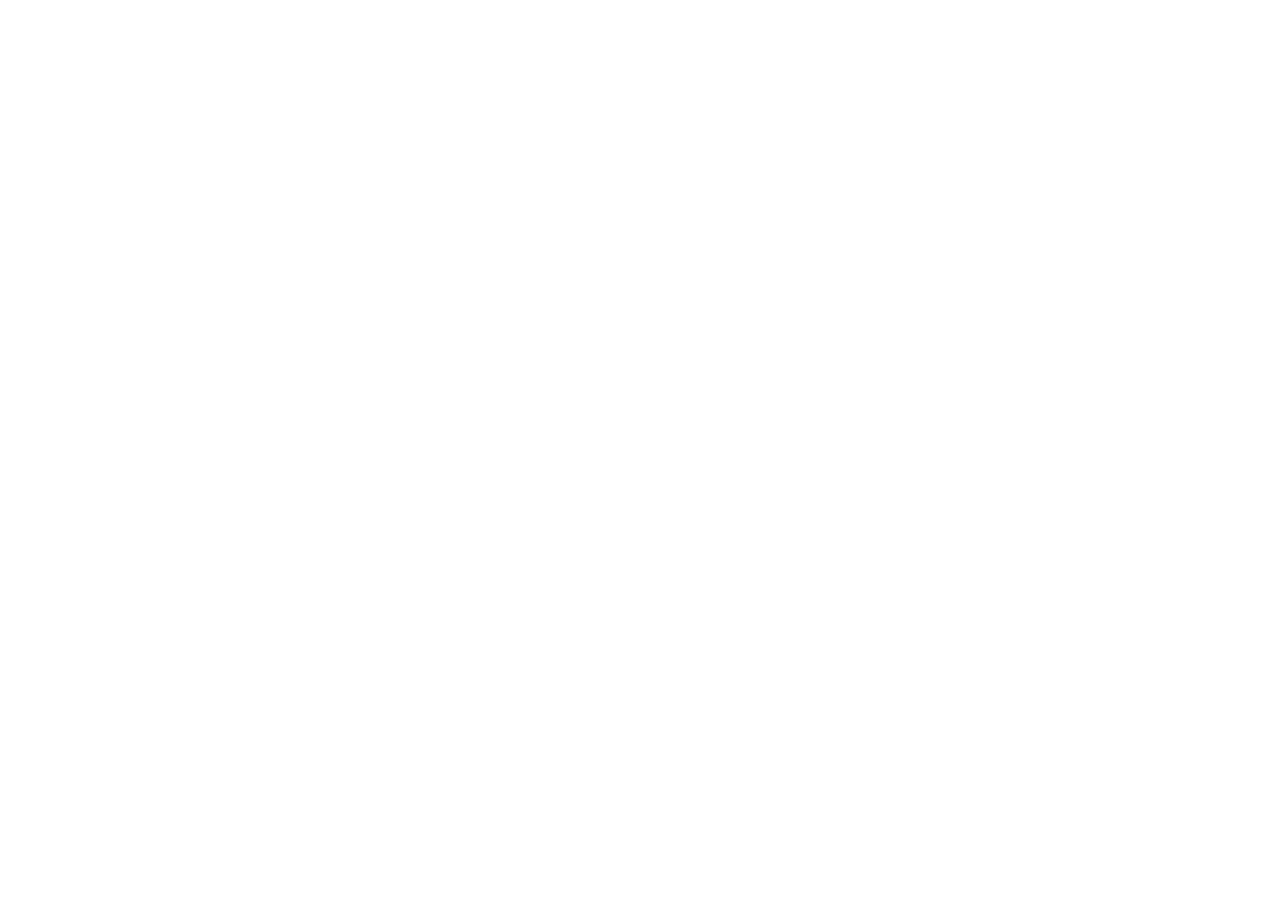
==== index.html @ a0857afe "大事件项目初始化" ====
<!DOCTYPE html>
<html lang="en">

<head>
    <meta charset="UTF-8">
    <meta name="viewport" content="width=device-width, initial-scale=1.0">
    <title>Document</title>
</head>

<body>

</body>

</html>
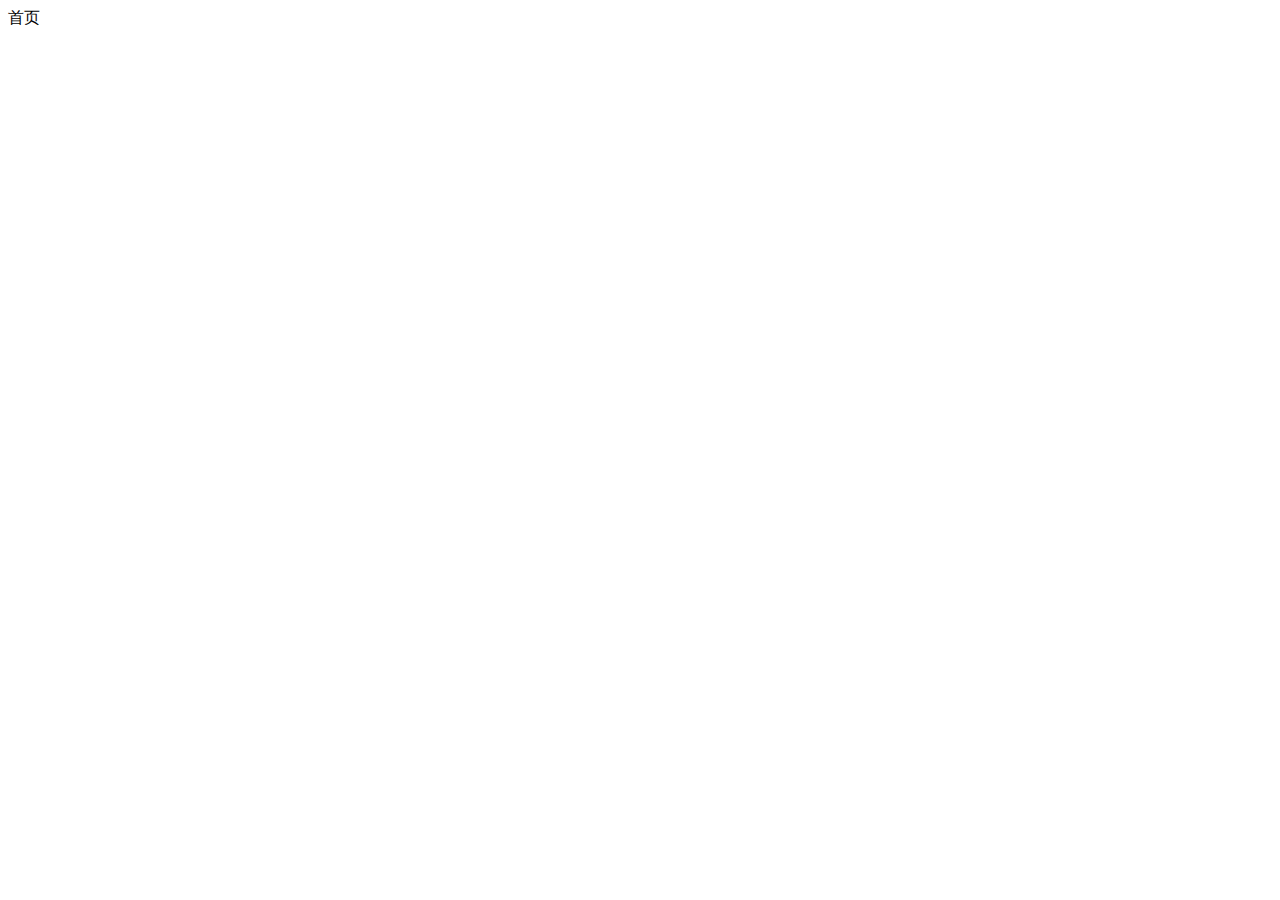
==== commit 81fcff34: "完成登录注册" ====
--- a/index.html
+++ b/index.html
@@ -8,7 +8,7 @@
 </head>
 
 <body>
-
+    首页
 </body>
 
 </html>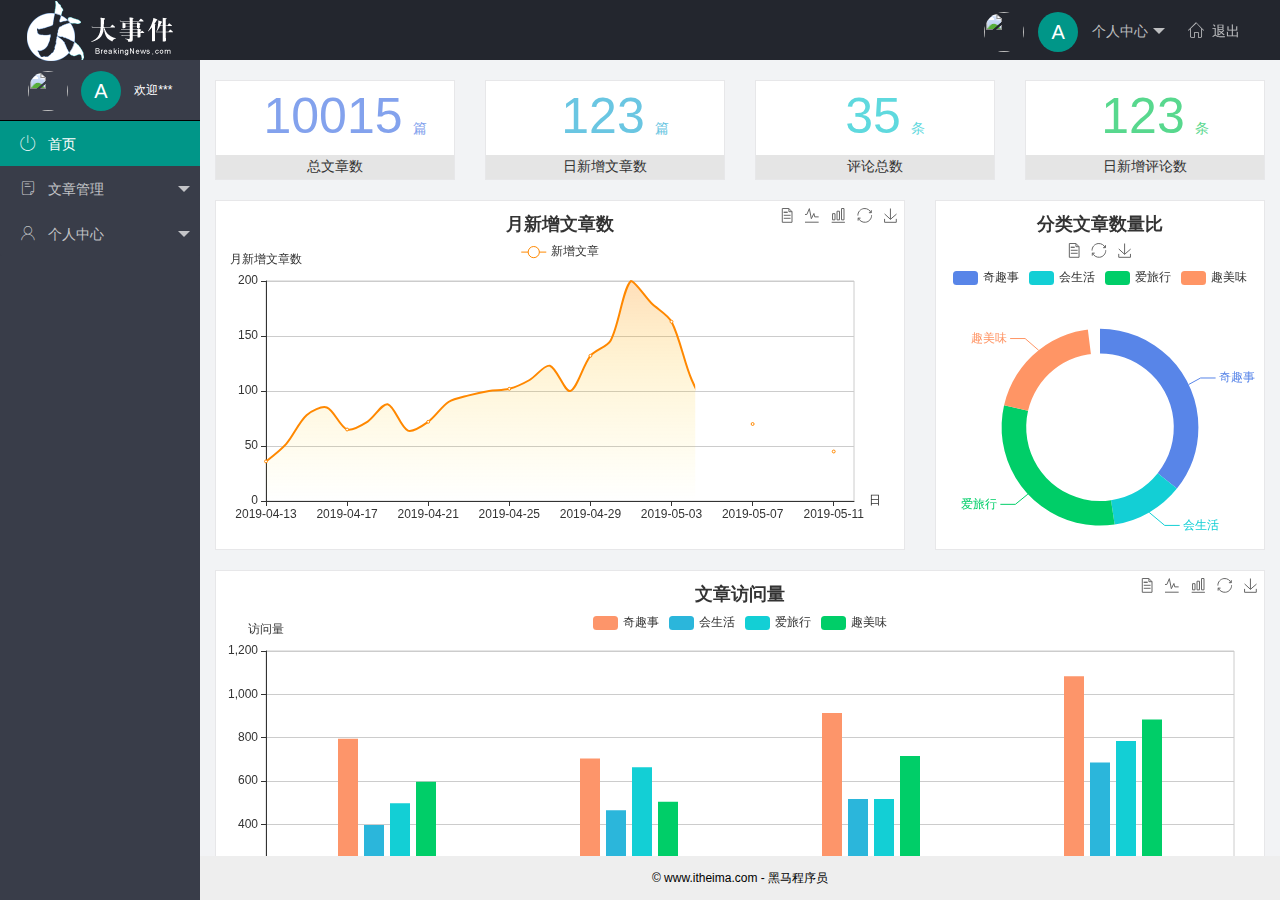
==== commit ca7f3132: "完成主页的制作" ====
--- a/index.html
+++ b/index.html
@@ -4,11 +4,88 @@
 <head>
     <meta charset="UTF-8">
     <meta name="viewport" content="width=device-width, initial-scale=1.0">
-    <title>Document</title>
+    <title>大事件后台主页</title>
+    <link rel="stylesheet" href="/assets/lib/layui/css/layui.css">
+    <link rel="stylesheet" href="/assets/fonts/iconfont.css">
+    <link rel="stylesheet" href="/assets/css/index.css">
 </head>
 
-<body>
-    首页
+
+<body class="layui-layout-body">
+    <div class="layui-layout layui-layout-admin">
+        <div class="layui-header">
+            <div class="layui-logo"><img src="/assets/images/logo.png" alt=""></div>
+            <!-- 头部区域（可配合layui已有的水平导航） -->
+
+            <ul class="layui-nav layui-layout-right">
+                <li class="layui-nav-item">
+                    <a href="javascript:;">
+                        <img src="/favicon.ico" class="layui-nav-img">
+                        <span class="user-avatar">A</span>
+                        个人中心
+                    </a>
+                    <dl class="layui-nav-child">
+                        <dd><a href="">基本资料</a></dd>
+                        <dd><a href="">更换头像</a></dd>
+                        <dd><a href="">重置密码</a></dd>
+                    </dl>
+                </li>
+                <li class="layui-nav-item"><a href="javascript:;" id="btnLogout"><span
+                            class="iconfont icon-home"></span>退出</a></li>
+            </ul>
+        </div>
+
+        <div class="layui-side layui-bg-black">
+            <div class="layui-side-scroll">
+                <!-- 左侧头像 -->
+                <div class="userinfo">
+                    <img src="/favicon.ico" class="layui-nav-img">
+                    <span class="user-avatar">A</span>
+                    <span id="welcome">欢迎***</span>
+                </div>
+                <!-- 左侧导航区域（可配合layui已有的垂直导航） -->
+                <ul class="layui-nav layui-nav-tree" lay-shrink="all" lay-filter="test">
+                    <li class="layui-nav-item layui-this"><a href="/home/dashboard.html" target="fm">
+                            <span class="iconfont icon-tuichu"></span>
+                            首页
+                        </a></li>
+                    <li class="layui-nav-item">
+                        <a class="" href="javascript:;">
+                            <span class="iconfont icon-16"></span>
+                            文章管理</a>
+                        <dl class="layui-nav-child">
+                            <dd><a href="javascript:;"><i class="layui-icon layui-icon-app"></i> 文章类别</a></dd>
+                            <dd><a href="javascript:;"><i class="layui-icon layui-icon-app"></i> 文章列表</a></dd>
+                            <dd><a href="javascript:;"><i class="layui-icon layui-icon-app"></i> 发表文章</a></dd>
+                        </dl>
+                    </li>
+                    <li class="layui-nav-item">
+                        <a href="javascript:;">
+                            <span class="iconfont icon-user"></span>
+                            个人中心</a>
+                        <dl class="layui-nav-child">
+                            <dd><a href="javascript:;"><i class="layui-icon layui-icon-app"></i> 基本资料</a></dd>
+                            <dd><a href="javascript:;"><i class="layui-icon layui-icon-app"></i> 更换头像</a></dd>
+                            <dd><a href="javascript:;"><i class="layui-icon layui-icon-app"></i> 重置密码</a></dd>
+                        </dl>
+                    </li>
+                </ul>
+            </div>
+        </div>
+
+        <div class="layui-body">
+            <!-- 内容主体区域 -->
+            <iframe name="fm" src="/home/dashboard.html" frameborder="0"></iframe>
+        </div>
+
+        <div class="layui-footer">
+            <!-- 底部固定区域 -->
+            © www.itheima.com - 黑马程序员 </div>
+    </div>
+    <script src="/assets/lib/layui/layui.all.js"></script>
+    <script src="/assets/lib/jquery.js"></script>
+    <script src="/assets/js/baseAPI.js"></script>
+    <script src="/assets/js/index.js"></script>
 </body>
 
 </html>--- a/assets/lib/layui/css/layui.css
+++ b/assets/lib/layui/css/layui.css
@@ -0,0 +1,2 @@
+/** layui-v2.5.5 MIT License By https://www.layui.com */
+ .layui-inline,img{display:inline-block;vertical-align:middle}h1,h2,h3,h4,h5,h6{font-weight:400}.layui-edge,.layui-header,.layui-inline,.layui-main{position:relative}.layui-body,.layui-edge,.layui-elip{overflow:hidden}.layui-btn,.layui-edge,.layui-inline,img{vertical-align:middle}.layui-btn,.layui-disabled,.layui-icon,.layui-unselect{-moz-user-select:none;-webkit-user-select:none;-ms-user-select:none}.layui-elip,.layui-form-checkbox span,.layui-form-pane .layui-form-label{text-overflow:ellipsis;white-space:nowrap}.layui-breadcrumb,.layui-tree-btnGroup{visibility:hidden}blockquote,body,button,dd,div,dl,dt,form,h1,h2,h3,h4,h5,h6,input,li,ol,p,pre,td,textarea,th,ul{margin:0;padding:0;-webkit-tap-highlight-color:rgba(0,0,0,0)}a:active,a:hover{outline:0}img{border:none}li{list-style:none}table{border-collapse:collapse;border-spacing:0}h4,h5,h6{font-size:100%}button,input,optgroup,option,select,textarea{font-family:inherit;font-size:inherit;font-style:inherit;font-weight:inherit;outline:0}pre{white-space:pre-wrap;white-space:-moz-pre-wrap;white-space:-pre-wrap;white-space:-o-pre-wrap;word-wrap:break-word}body{line-height:24px;font:14px Helvetica Neue,Helvetica,PingFang SC,Tahoma,Arial,sans-serif}hr{height:1px;margin:10px 0;border:0;clear:both}a{color:#333;text-decoration:none}a:hover{color:#777}a cite{font-style:normal;*cursor:pointer}.layui-border-box,.layui-border-box *{box-sizing:border-box}.layui-box,.layui-box *{box-sizing:content-box}.layui-clear{clear:both;*zoom:1}.layui-clear:after{content:'\20';clear:both;*zoom:1;display:block;height:0}.layui-inline{*display:inline;*zoom:1}.layui-edge{display:inline-block;width:0;height:0;border-width:6px;border-style:dashed;border-color:transparent}.layui-edge-top{top:-4px;border-bottom-color:#999;border-bottom-style:solid}.layui-edge-right{border-left-color:#999;border-left-style:solid}.layui-edge-bottom{top:2px;border-top-color:#999;border-top-style:solid}.layui-edge-left{border-right-color:#999;border-right-style:solid}.layui-disabled,.layui-disabled:hover{color:#d2d2d2!important;cursor:not-allowed!important}.layui-circle{border-radius:100%}.layui-show{display:block!important}.layui-hide{display:none!important}@font-face{font-family:layui-icon;src:url(../font/iconfont.eot?v=250);src:url(../font/iconfont.eot?v=250#iefix) format('embedded-opentype'),url(../font/iconfont.woff2?v=250) format('woff2'),url(../font/iconfont.woff?v=250) format('woff'),url(../font/iconfont.ttf?v=250) format('truetype'),url(../font/iconfont.svg?v=250#layui-icon) format('svg')}.layui-icon{font-family:layui-icon!important;font-size:16px;font-style:normal;-webkit-font-smoothing:antialiased;-moz-osx-font-smoothing:grayscale}.layui-icon-reply-fill:before{content:"\e611"}.layui-icon-set-fill:before{content:"\e614"}.layui-icon-menu-fill:before{content:"\e60f"}.layui-icon-search:before{content:"\e615"}.layui-icon-share:before{content:"\e641"}.layui-icon-set-sm:before{content:"\e620"}.layui-icon-engine:before{content:"\e628"}.layui-icon-close:before{content:"\1006"}.layui-icon-close-fill:before{content:"\1007"}.layui-icon-chart-screen:before{content:"\e629"}.layui-icon-star:before{content:"\e600"}.layui-icon-circle-dot:before{content:"\e617"}.layui-icon-chat:before{content:"\e606"}.layui-icon-release:before{content:"\e609"}.layui-icon-list:before{content:"\e60a"}.layui-icon-chart:before{content:"\e62c"}.layui-icon-ok-circle:before{content:"\1005"}.layui-icon-layim-theme:before{content:"\e61b"}.layui-icon-table:before{content:"\e62d"}.layui-icon-right:before{content:"\e602"}.layui-icon-left:before{content:"\e603"}.layui-icon-cart-simple:before{content:"\e698"}.layui-icon-face-cry:before{content:"\e69c"}.layui-icon-face-smile:before{content:"\e6af"}.layui-icon-survey:before{content:"\e6b2"}.layui-icon-tree:before{content:"\e62e"}.layui-icon-upload-circle:before{content:"\e62f"}.layui-icon-add-circle:before{content:"\e61f"}.layui-icon-download-circle:before{content:"\e601"}.layui-icon-templeate-1:before{content:"\e630"}.layui-icon-util:before{content:"\e631"}.layui-icon-face-surprised:before{content:"\e664"}.layui-icon-edit:before{content:"\e642"}.layui-icon-speaker:before{content:"\e645"}.layui-icon-down:before{content:"\e61a"}.layui-icon-file:before{content:"\e621"}.layui-icon-layouts:before{content:"\e632"}.layui-icon-rate-half:before{content:"\e6c9"}.layui-icon-add-circle-fine:before{content:"\e608"}.layui-icon-prev-circle:before{content:"\e633"}.layui-icon-read:before{content:"\e705"}.layui-icon-404:before{content:"\e61c"}.layui-icon-carousel:before{content:"\e634"}.layui-icon-help:before{content:"\e607"}.layui-icon-code-circle:before{content:"\e635"}.layui-icon-water:before{content:"\e636"}.layui-icon-username:before{content:"\e66f"}.layui-icon-find-fill:before{content:"\e670"}.layui-icon-about:before{content:"\e60b"}.layui-icon-location:before{content:"\e715"}.layui-icon-up:before{content:"\e619"}.layui-icon-pause:before{content:"\e651"}.layui-icon-date:before{content:"\e637"}.layui-icon-layim-uploadfile:before{content:"\e61d"}.layui-icon-delete:before{content:"\e640"}.layui-icon-play:before{content:"\e652"}.layui-icon-top:before{content:"\e604"}.layui-icon-friends:before{content:"\e612"}.layui-icon-refresh-3:before{content:"\e9aa"}.layui-icon-ok:before{content:"\e605"}.layui-icon-layer:before{content:"\e638"}.layui-icon-face-smile-fine:before{content:"\e60c"}.layui-icon-dollar:before{content:"\e659"}.layui-icon-group:before{content:"\e613"}.layui-icon-layim-download:before{content:"\e61e"}.layui-icon-picture-fine:before{content:"\e60d"}.layui-icon-link:before{content:"\e64c"}.layui-icon-diamond:before{content:"\e735"}.layui-icon-log:before{content:"\e60e"}.layui-icon-rate-solid:before{content:"\e67a"}.layui-icon-fonts-del:before{content:"\e64f"}.layui-icon-unlink:before{content:"\e64d"}.layui-icon-fonts-clear:before{content:"\e639"}.layui-icon-triangle-r:before{content:"\e623"}.layui-icon-circle:before{content:"\e63f"}.layui-icon-radio:before{content:"\e643"}.layui-icon-align-center:before{content:"\e647"}.layui-icon-align-right:before{content:"\e648"}.layui-icon-align-left:before{content:"\e649"}.layui-icon-loading-1:before{content:"\e63e"}.layui-icon-return:before{content:"\e65c"}.layui-icon-fonts-strong:before{content:"\e62b"}.layui-icon-upload:before{content:"\e67c"}.layui-icon-dialogue:before{content:"\e63a"}.layui-icon-video:before{content:"\e6ed"}.layui-icon-headset:before{content:"\e6fc"}.layui-icon-cellphone-fine:before{content:"\e63b"}.layui-icon-add-1:before{content:"\e654"}.layui-icon-face-smile-b:before{content:"\e650"}.layui-icon-fonts-html:before{content:"\e64b"}.layui-icon-form:before{content:"\e63c"}.layui-icon-cart:before{content:"\e657"}.layui-icon-camera-fill:before{content:"\e65d"}.layui-icon-tabs:before{content:"\e62a"}.layui-icon-fonts-code:before{content:"\e64e"}.layui-icon-fire:before{content:"\e756"}.layui-icon-set:before{content:"\e716"}.layui-icon-fonts-u:before{content:"\e646"}.layui-icon-triangle-d:before{content:"\e625"}.layui-icon-tips:before{content:"\e702"}.layui-icon-picture:before{content:"\e64a"}.layui-icon-more-vertical:before{content:"\e671"}.layui-icon-flag:before{content:"\e66c"}.layui-icon-loading:before{content:"\e63d"}.layui-icon-fonts-i:before{content:"\e644"}.layui-icon-refresh-1:before{content:"\e666"}.layui-icon-rmb:before{content:"\e65e"}.layui-icon-home:before{content:"\e68e"}.layui-icon-user:before{content:"\e770"}.layui-icon-notice:before{content:"\e667"}.layui-icon-login-weibo:before{content:"\e675"}.layui-icon-voice:before{content:"\e688"}.layui-icon-upload-drag:before{content:"\e681"}.layui-icon-login-qq:before{content:"\e676"}.layui-icon-snowflake:before{content:"\e6b1"}.layui-icon-file-b:before{content:"\e655"}.layui-icon-template:before{content:"\e663"}.layui-icon-auz:before{content:"\e672"}.layui-icon-console:before{content:"\e665"}.layui-icon-app:before{content:"\e653"}.layui-icon-prev:before{content:"\e65a"}.layui-icon-website:before{content:"\e7ae"}.layui-icon-next:before{content:"\e65b"}.layui-icon-component:before{content:"\e857"}.layui-icon-more:before{content:"\e65f"}.layui-icon-login-wechat:before{content:"\e677"}.layui-icon-shrink-right:before{content:"\e668"}.layui-icon-spread-left:before{content:"\e66b"}.layui-icon-camera:before{content:"\e660"}.layui-icon-note:before{content:"\e66e"}.layui-icon-refresh:before{content:"\e669"}.layui-icon-female:before{content:"\e661"}.layui-icon-male:before{content:"\e662"}.layui-icon-password:before{content:"\e673"}.layui-icon-senior:before{content:"\e674"}.layui-icon-theme:before{content:"\e66a"}.layui-icon-tread:before{content:"\e6c5"}.layui-icon-praise:before{content:"\e6c6"}.layui-icon-star-fill:before{content:"\e658"}.layui-icon-rate:before{content:"\e67b"}.layui-icon-template-1:before{content:"\e656"}.layui-icon-vercode:before{content:"\e679"}.layui-icon-cellphone:before{content:"\e678"}.layui-icon-screen-full:before{content:"\e622"}.layui-icon-screen-restore:before{content:"\e758"}.layui-icon-cols:before{content:"\e610"}.layui-icon-export:before{content:"\e67d"}.layui-icon-print:before{content:"\e66d"}.layui-icon-slider:before{content:"\e714"}.layui-icon-addition:before{content:"\e624"}.layui-icon-subtraction:before{content:"\e67e"}.layui-icon-service:before{content:"\e626"}.layui-icon-transfer:before{content:"\e691"}.layui-main{width:1140px;margin:0 auto}.layui-header{z-index:1000;height:60px}.layui-header a:hover{transition:all .5s;-webkit-transition:all .5s}.layui-side{position:fixed;left:0;top:0;bottom:0;z-index:999;width:200px;overflow-x:hidden}.layui-side-scroll{position:relative;width:220px;height:100%;overflow-x:hidden}.layui-body{position:absolute;left:200px;right:0;top:0;bottom:0;z-index:998;width:auto;overflow-y:auto;box-sizing:border-box}.layui-layout-body{overflow:hidden}.layui-layout-admin .layui-header{background-color:#23262E}.layui-layout-admin .layui-side{top:60px;width:200px;overflow-x:hidden}.layui-layout-admin .layui-body{position:fixed;top:60px;bottom:44px}.layui-layout-admin .layui-main{width:auto;margin:0 15px}.layui-layout-admin .layui-footer{position:fixed;left:200px;right:0;bottom:0;height:44px;line-height:44px;padding:0 15px;background-color:#eee}.layui-layout-admin .layui-logo{position:absolute;left:0;top:0;width:200px;height:100%;line-height:60px;text-align:center;color:#009688;font-size:16px}.layui-layout-admin .layui-header .layui-nav{background:0 0}.layui-layout-left{position:absolute!important;left:200px;top:0}.layui-layout-right{position:absolute!important;right:0;top:0}.layui-container{position:relative;margin:0 auto;padding:0 15px;box-sizing:border-box}.layui-fluid{position:relative;margin:0 auto;padding:0 15px}.layui-row:after,.layui-row:before{content:'';display:block;clear:both}.layui-col-lg1,.layui-col-lg10,.layui-col-lg11,.layui-col-lg12,.layui-col-lg2,.layui-col-lg3,.layui-col-lg4,.layui-col-lg5,.layui-col-lg6,.layui-col-lg7,.layui-col-lg8,.layui-col-lg9,.layui-col-md1,.layui-col-md10,.layui-col-md11,.layui-col-md12,.layui-col-md2,.layui-col-md3,.layui-col-md4,.layui-col-md5,.layui-col-md6,.layui-col-md7,.layui-col-md8,.layui-col-md9,.layui-col-sm1,.layui-col-sm10,.layui-col-sm11,.layui-col-sm12,.layui-col-sm2,.layui-col-sm3,.layui-col-sm4,.layui-col-sm5,.layui-col-sm6,.layui-col-sm7,.layui-col-sm8,.layui-col-sm9,.layui-col-xs1,.layui-col-xs10,.layui-col-xs11,.layui-col-xs12,.layui-col-xs2,.layui-col-xs3,.layui-col-xs4,.layui-col-xs5,.layui-col-xs6,.layui-col-xs7,.layui-col-xs8,.layui-col-xs9{position:relative;display:block;box-sizing:border-box}.layui-col-xs1,.layui-col-xs10,.layui-col-xs11,.layui-col-xs12,.layui-col-xs2,.layui-col-xs3,.layui-col-xs4,.layui-col-xs5,.layui-col-xs6,.layui-col-xs7,.layui-col-xs8,.layui-col-xs9{float:left}.layui-col-xs1{width:8.33333333%}.layui-col-xs2{width:16.66666667%}.layui-col-xs3{width:25%}.layui-col-xs4{width:33.33333333%}.layui-col-xs5{width:41.66666667%}.layui-col-xs6{width:50%}.layui-col-xs7{width:58.33333333%}.layui-col-xs8{width:66.66666667%}.layui-col-xs9{width:75%}.layui-col-xs10{width:83.33333333%}.layui-col-xs11{width:91.66666667%}.layui-col-xs12{width:100%}.layui-col-xs-offset1{margin-left:8.33333333%}.layui-col-xs-offset2{margin-left:16.66666667%}.layui-col-xs-offset3{margin-left:25%}.layui-col-xs-offset4{margin-left:33.33333333%}.layui-col-xs-offset5{margin-left:41.66666667%}.layui-col-xs-offset6{margin-left:50%}.layui-col-xs-offset7{margin-left:58.33333333%}.layui-col-xs-offset8{margin-left:66.66666667%}.layui-col-xs-offset9{margin-left:75%}.layui-col-xs-offset10{margin-left:83.33333333%}.layui-col-xs-offset11{margin-left:91.66666667%}.layui-col-xs-offset12{margin-left:100%}@media screen and (max-width:768px){.layui-hide-xs{display:none!important}.layui-show-xs-block{display:block!important}.layui-show-xs-inline{display:inline!important}.layui-show-xs-inline-block{display:inline-block!important}}@media screen and (min-width:768px){.layui-container{width:750px}.layui-hide-sm{display:none!important}.layui-show-sm-block{display:block!important}.layui-show-sm-inline{display:inline!important}.layui-show-sm-inline-block{display:inline-block!important}.layui-col-sm1,.layui-col-sm10,.layui-col-sm11,.layui-col-sm12,.layui-col-sm2,.layui-col-sm3,.layui-col-sm4,.layui-col-sm5,.layui-col-sm6,.layui-col-sm7,.layui-col-sm8,.layui-col-sm9{float:left}.layui-col-sm1{width:8.33333333%}.layui-col-sm2{width:16.66666667%}.layui-col-sm3{width:25%}.layui-col-sm4{width:33.33333333%}.layui-col-sm5{width:41.66666667%}.layui-col-sm6{width:50%}.layui-col-sm7{width:58.33333333%}.layui-col-sm8{width:66.66666667%}.layui-col-sm9{width:75%}.layui-col-sm10{width:83.33333333%}.layui-col-sm11{width:91.66666667%}.layui-col-sm12{width:100%}.layui-col-sm-offset1{margin-left:8.33333333%}.layui-col-sm-offset2{margin-left:16.66666667%}.layui-col-sm-offset3{margin-left:25%}.layui-col-sm-offset4{margin-left:33.33333333%}.layui-col-sm-offset5{margin-left:41.66666667%}.layui-col-sm-offset6{margin-left:50%}.layui-col-sm-offset7{margin-left:58.33333333%}.layui-col-sm-offset8{margin-left:66.66666667%}.layui-col-sm-offset9{margin-left:75%}.layui-col-sm-offset10{margin-left:83.33333333%}.layui-col-sm-offset11{margin-left:91.66666667%}.layui-col-sm-offset12{margin-left:100%}}@media screen and (min-width:992px){.layui-container{width:970px}.layui-hide-md{display:none!important}.layui-show-md-block{display:block!important}.layui-show-md-inline{display:inline!important}.layui-show-md-inline-block{display:inline-block!important}.layui-col-md1,.layui-col-md10,.layui-col-md11,.layui-col-md12,.layui-col-md2,.layui-col-md3,.layui-col-md4,.layui-col-md5,.layui-col-md6,.layui-col-md7,.layui-col-md8,.layui-col-md9{float:left}.layui-col-md1{width:8.33333333%}.layui-col-md2{width:16.66666667%}.layui-col-md3{width:25%}.layui-col-md4{width:33.33333333%}.layui-col-md5{width:41.66666667%}.layui-col-md6{width:50%}.layui-col-md7{width:58.33333333%}.layui-col-md8{width:66.66666667%}.layui-col-md9{width:75%}.layui-col-md10{width:83.33333333%}.layui-col-md11{width:91.66666667%}.layui-col-md12{width:100%}.layui-col-md-offset1{margin-left:8.33333333%}.layui-col-md-offset2{margin-left:16.66666667%}.layui-col-md-offset3{margin-left:25%}.layui-col-md-offset4{margin-left:33.33333333%}.layui-col-md-offset5{margin-left:41.66666667%}.layui-col-md-offset6{margin-left:50%}.layui-col-md-offset7{margin-left:58.33333333%}.layui-col-md-offset8{margin-left:66.66666667%}.layui-col-md-offset9{margin-left:75%}.layui-col-md-offset10{margin-left:83.33333333%}.layui-col-md-offset11{margin-left:91.66666667%}.layui-col-md-offset12{margin-left:100%}}@media screen and (min-width:1200px){.layui-container{width:1170px}.layui-hide-lg{display:none!important}.layui-show-lg-block{display:block!important}.layui-show-lg-inline{display:inline!important}.layui-show-lg-inline-block{display:inline-block!important}.layui-col-lg1,.layui-col-lg10,.layui-col-lg11,.layui-col-lg12,.layui-col-lg2,.layui-col-lg3,.layui-col-lg4,.layui-col-lg5,.layui-col-lg6,.layui-col-lg7,.layui-col-lg8,.layui-col-lg9{float:left}.layui-col-lg1{width:8.33333333%}.layui-col-lg2{width:16.66666667%}.layui-col-lg3{width:25%}.layui-col-lg4{width:33.33333333%}.layui-col-lg5{width:41.66666667%}.layui-col-lg6{width:50%}.layui-col-lg7{width:58.33333333%}.layui-col-lg8{width:66.66666667%}.layui-col-lg9{width:75%}.layui-col-lg10{width:83.33333333%}.layui-col-lg11{width:91.66666667%}.layui-col-lg12{width:100%}.layui-col-lg-offset1{margin-left:8.33333333%}.layui-col-lg-offset2{margin-left:16.66666667%}.layui-col-lg-offset3{margin-left:25%}.layui-col-lg-offset4{margin-left:33.33333333%}.layui-col-lg-offset5{margin-left:41.66666667%}.layui-col-lg-offset6{margin-left:50%}.layui-col-lg-offset7{margin-left:58.33333333%}.layui-col-lg-offset8{margin-left:66.66666667%}.layui-col-lg-offset9{margin-left:75%}.layui-col-lg-offset10{margin-left:83.33333333%}.layui-col-lg-offset11{margin-left:91.66666667%}.layui-col-lg-offset12{margin-left:100%}}.layui-col-space1{margin:-.5px}.layui-col-space1>*{padding:.5px}.layui-col-space3{margin:-1.5px}.layui-col-space3>*{padding:1.5px}.layui-col-space5{margin:-2.5px}.layui-col-space5>*{padding:2.5px}.layui-col-space8{margin:-3.5px}.layui-col-space8>*{padding:3.5px}.layui-col-space10{margin:-5px}.layui-col-space10>*{padding:5px}.layui-col-space12{margin:-6px}.layui-col-space12>*{padding:6px}.layui-col-space15{margin:-7.5px}.layui-col-space15>*{padding:7.5px}.layui-col-space18{margin:-9px}.layui-col-space18>*{padding:9px}.layui-col-space20{margin:-10px}.layui-col-space20>*{padding:10px}.layui-col-space22{margin:-11px}.layui-col-space22>*{padding:11px}.layui-col-space25{margin:-12.5px}.layui-col-space25>*{padding:12.5px}.layui-col-space30{margin:-15px}.layui-col-space30>*{padding:15px}.layui-btn,.layui-input,.layui-select,.layui-textarea,.layui-upload-button{outline:0;-webkit-appearance:none;transition:all .3s;-webkit-transition:all .3s;box-sizing:border-box}.layui-elem-quote{margin-bottom:10px;padding:15px;line-height:22px;border-left:5px solid #009688;border-radius:0 2px 2px 0;background-color:#f2f2f2}.layui-quote-nm{border-style:solid;border-width:1px 1px 1px 5px;background:0 0}.layui-elem-field{margin-bottom:10px;padding:0;border-width:1px;border-style:solid}.layui-elem-field legend{margin-left:20px;padding:0 10px;font-size:20px;font-weight:300}.layui-field-title{margin:10px 0 20px;border-width:1px 0 0}.layui-field-box{padding:10px 15px}.layui-field-title .layui-field-box{padding:10px 0}.layui-progress{position:relative;height:6px;border-radius:20px;background-color:#e2e2e2}.layui-progress-bar{position:absolute;left:0;top:0;width:0;max-width:100%;height:6px;border-radius:20px;text-align:right;background-color:#5FB878;transition:all .3s;-webkit-transition:all .3s}.layui-progress-big,.layui-progress-big .layui-progress-bar{height:18px;line-height:18px}.layui-progress-text{position:relative;top:-20px;line-height:18px;font-size:12px;color:#666}.layui-progress-big .layui-progress-text{position:static;padding:0 10px;color:#fff}.layui-collapse{border-width:1px;border-style:solid;border-radius:2px}.layui-colla-content,.layui-colla-item{border-top-width:1px;border-top-style:solid}.layui-colla-item:first-child{border-top:none}.layui-colla-title{position:relative;height:42px;line-height:42px;padding:0 15px 0 35px;color:#333;background-color:#f2f2f2;cursor:pointer;font-size:14px;overflow:hidden}.layui-colla-content{display:none;padding:10px 15px;line-height:22px;color:#666}.layui-colla-icon{position:absolute;left:15px;top:0;font-size:14px}.layui-card{margin-bottom:15px;border-radius:2px;background-color:#fff;box-shadow:0 1px 2px 0 rgba(0,0,0,.05)}.layui-card:last-child{margin-bottom:0}.layui-card-header{position:relative;height:42px;line-height:42px;padding:0 15px;border-bottom:1px solid #f6f6f6;color:#333;border-radius:2px 2px 0 0;font-size:14px}.layui-bg-black,.layui-bg-blue,.layui-bg-cyan,.layui-bg-green,.layui-bg-orange,.layui-bg-red{color:#fff!important}.layui-card-body{position:relative;padding:10px 15px;line-height:24px}.layui-card-body[pad15]{padding:15px}.layui-card-body[pad20]{padding:20px}.layui-card-body .layui-table{margin:5px 0}.layui-card .layui-tab{margin:0}.layui-panel-window{position:relative;padding:15px;border-radius:0;border-top:5px solid #E6E6E6;background-color:#fff}.layui-auxiliar-moving{position:fixed;left:0;right:0;top:0;bottom:0;width:100%;height:100%;background:0 0;z-index:9999999999}.layui-form-label,.layui-form-mid,.layui-form-select,.layui-input-block,.layui-input-inline,.layui-textarea{position:relative}.layui-bg-red{background-color:#FF5722!important}.layui-bg-orange{background-color:#FFB800!important}.layui-bg-green{background-color:#009688!important}.layui-bg-cyan{background-color:#2F4056!important}.layui-bg-blue{background-color:#1E9FFF!important}.layui-bg-black{background-color:#393D49!important}.layui-bg-gray{background-color:#eee!important;color:#666!important}.layui-badge-rim,.layui-colla-content,.layui-colla-item,.layui-collapse,.layui-elem-field,.layui-form-pane .layui-form-item[pane],.layui-form-pane .layui-form-label,.layui-input,.layui-layedit,.layui-layedit-tool,.layui-quote-nm,.layui-select,.layui-tab-bar,.layui-tab-card,.layui-tab-title,.layui-tab-title .layui-this:after,.layui-textarea{border-color:#e6e6e6}.layui-timeline-item:before,hr{background-color:#e6e6e6}.layui-text{line-height:22px;font-size:14px;color:#666}.layui-text h1,.layui-text h2,.layui-text h3{font-weight:500;color:#333}.layui-text h1{font-size:30px}.layui-text h2{font-size:24px}.layui-text h3{font-size:18px}.layui-text a:not(.layui-btn){color:#01AAED}.layui-text a:not(.layui-btn):hover{text-decoration:underline}.layui-text ul{padding:5px 0 5px 15px}.layui-text ul li{margin-top:5px;list-style-type:disc}.layui-text em,.layui-word-aux{color:#999!important;padding:0 5px!important}.layui-btn{display:inline-block;height:38px;line-height:38px;padding:0 18px;background-color:#009688;color:#fff;white-space:nowrap;text-align:center;font-size:14px;border:none;border-radius:2px;cursor:pointer}.layui-btn:hover{opacity:.8;filter:alpha(opacity=80);color:#fff}.layui-btn:active{opacity:1;filter:alpha(opacity=100)}.layui-btn+.layui-btn{margin-left:10px}.layui-btn-container{font-size:0}.layui-btn-container .layui-btn{margin-right:10px;margin-bottom:10px}.layui-btn-container .layui-btn+.layui-btn{margin-left:0}.layui-table .layui-btn-container .layui-btn{margin-bottom:9px}.layui-btn-radius{border-radius:100px}.layui-btn .layui-icon{margin-right:3px;font-size:18px;vertical-align:bottom;vertical-align:middle\9}.layui-btn-primary{border:1px solid #C9C9C9;background-color:#fff;color:#555}.layui-btn-primary:hover{border-color:#009688;color:#333}.layui-btn-normal{background-color:#1E9FFF}.layui-btn-warm{background-color:#FFB800}.layui-btn-danger{background-color:#FF5722}.layui-btn-checked{background-color:#5FB878}.layui-btn-disabled,.layui-btn-disabled:active,.layui-btn-disabled:hover{border:1px solid #e6e6e6;background-color:#FBFBFB;color:#C9C9C9;cursor:not-allowed;opacity:1}.layui-btn-lg{height:44px;line-height:44px;padding:0 25px;font-size:16px}.layui-btn-sm{height:30px;line-height:30px;padding:0 10px;font-size:12px}.layui-btn-sm i{font-size:16px!important}.layui-btn-xs{height:22px;line-height:22px;padding:0 5px;font-size:12px}.layui-btn-xs i{font-size:14px!important}.layui-btn-group{display:inline-block;vertical-align:middle;font-size:0}.layui-btn-group .layui-btn{margin-left:0!important;margin-right:0!important;border-left:1px solid rgba(255,255,255,.5);border-radius:0}.layui-btn-group .layui-btn-primary{border-left:none}.layui-btn-group .layui-btn-primary:hover{border-color:#C9C9C9;color:#009688}.layui-btn-group .layui-btn:first-child{border-left:none;border-radius:2px 0 0 2px}.layui-btn-group .layui-btn-primary:first-child{border-left:1px solid #c9c9c9}.layui-btn-group .layui-btn:last-child{border-radius:0 2px 2px 0}.layui-btn-group .layui-btn+.layui-btn{margin-left:0}.layui-btn-group+.layui-btn-group{margin-left:10px}.layui-btn-fluid{width:100%}.layui-input,.layui-select,.layui-textarea{height:38px;line-height:1.3;line-height:38px\9;border-width:1px;border-style:solid;background-color:#fff;border-radius:2px}.layui-input::-webkit-input-placeholder,.layui-select::-webkit-input-placeholder,.layui-textarea::-webkit-input-placeholder{line-height:1.3}.layui-input,.layui-textarea{display:block;width:100%;padding-left:10px}.layui-input:hover,.layui-textarea:hover{border-color:#D2D2D2!important}.layui-input:focus,.layui-textarea:focus{border-color:#C9C9C9!important}.layui-textarea{min-height:100px;height:auto;line-height:20px;padding:6px 10px;resize:vertical}.layui-select{padding:0 10px}.layui-form input[type=checkbox],.layui-form input[type=radio],.layui-form select{display:none}.layui-form [lay-ignore]{display:initial}.layui-form-item{margin-bottom:15px;clear:both;*zoom:1}.layui-form-item:after{content:'\20';clear:both;*zoom:1;display:block;height:0}.layui-form-label{float:left;display:block;padding:9px 15px;width:80px;font-weight:400;line-height:20px;text-align:right}.layui-form-label-col{display:block;float:none;padding:9px 0;line-height:20px;text-align:left}.layui-form-item .layui-inline{margin-bottom:5px;margin-right:10px}.layui-input-block{margin-left:110px;min-height:36px}.layui-input-inline{display:inline-block;vertical-align:middle}.layui-form-item .layui-input-inline{float:left;width:190px;margin-right:10px}.layui-form-text .layui-input-inline{width:auto}.layui-form-mid{float:left;display:block;padding:9px 0!important;line-height:20px;margin-right:10px}.layui-form-danger+.layui-form-select .layui-input,.layui-form-danger:focus{border-color:#FF5722!important}.layui-form-select .layui-input{padding-right:30px;cursor:pointer}.layui-form-select .layui-edge{position:absolute;right:10px;top:50%;margin-top:-3px;cursor:pointer;border-width:6px;border-top-color:#c2c2c2;border-top-style:solid;transition:all .3s;-webkit-transition:all .3s}.layui-form-select dl{display:none;position:absolute;left:0;top:42px;padding:5px 0;z-index:899;min-width:100%;border:1px solid #d2d2d2;max-height:300px;overflow-y:auto;background-color:#fff;border-radius:2px;box-shadow:0 2px 4px rgba(0,0,0,.12);box-sizing:border-box}.layui-form-select dl dd,.layui-form-select dl dt{padding:0 10px;line-height:36px;white-space:nowrap;overflow:hidden;text-overflow:ellipsis}.layui-form-select dl dt{font-size:12px;color:#999}.layui-form-select dl dd{cursor:pointer}.layui-form-select dl dd:hover{background-color:#f2f2f2;-webkit-transition:.5s all;transition:.5s all}.layui-form-select .layui-select-group dd{padding-left:20px}.layui-form-select dl dd.layui-select-tips{padding-left:10px!important;color:#999}.layui-form-select dl dd.layui-this{background-color:#5FB878;color:#fff}.layui-form-checkbox,.layui-form-select dl dd.layui-disabled{background-color:#fff}.layui-form-selected dl{display:block}.layui-form-checkbox,.layui-form-checkbox *,.layui-form-switch{display:inline-block;vertical-align:middle}.layui-form-selected .layui-edge{margin-top:-9px;-webkit-transform:rotate(180deg);transform:rotate(180deg);margin-top:-3px\9}:root .layui-form-selected .layui-edge{margin-top:-9px\0/IE9}.layui-form-selectup dl{top:auto;bottom:42px}.layui-select-none{margin:5px 0;text-align:center;color:#999}.layui-select-disabled .layui-disabled{border-color:#eee!important}.layui-select-disabled .layui-edge{border-top-color:#d2d2d2}.layui-form-checkbox{position:relative;height:30px;line-height:30px;margin-right:10px;padding-right:30px;cursor:pointer;font-size:0;-webkit-transition:.1s linear;transition:.1s linear;box-sizing:border-box}.layui-form-checkbox span{padding:0 10px;height:100%;font-size:14px;border-radius:2px 0 0 2px;background-color:#d2d2d2;color:#fff;overflow:hidden}.layui-form-checkbox:hover span{background-color:#c2c2c2}.layui-form-checkbox i{position:absolute;right:0;top:0;width:30px;height:28px;border:1px solid #d2d2d2;border-left:none;border-radius:0 2px 2px 0;color:#fff;font-size:20px;text-align:center}.layui-form-checkbox:hover i{border-color:#c2c2c2;color:#c2c2c2}.layui-form-checked,.layui-form-checked:hover{border-color:#5FB878}.layui-form-checked span,.layui-form-checked:hover span{background-color:#5FB878}.layui-form-checked i,.layui-form-checked:hover i{color:#5FB878}.layui-form-item .layui-form-checkbox{margin-top:4px}.layui-form-checkbox[lay-skin=primary]{height:auto!important;line-height:normal!important;min-width:18px;min-height:18px;border:none!important;margin-right:0;padding-left:28px;padding-right:0;background:0 0}.layui-form-checkbox[lay-skin=primary] span{padding-left:0;padding-right:15px;line-height:18px;background:0 0;color:#666}.layui-form-checkbox[lay-skin=primary] i{right:auto;left:0;width:16px;height:16px;line-height:16px;border:1px solid #d2d2d2;font-size:12px;border-radius:2px;background-color:#fff;-webkit-transition:.1s linear;transition:.1s linear}.layui-form-checkbox[lay-skin=primary]:hover i{border-color:#5FB878;color:#fff}.layui-form-checked[lay-skin=primary] i{border-color:#5FB878!important;background-color:#5FB878;color:#fff}.layui-checkbox-disbaled[lay-skin=primary] span{background:0 0!important;color:#c2c2c2}.layui-checkbox-disbaled[lay-skin=primary]:hover i{border-color:#d2d2d2}.layui-form-item .layui-form-checkbox[lay-skin=primary]{margin-top:10px}.layui-form-switch{position:relative;height:22px;line-height:22px;min-width:35px;padding:0 5px;margin-top:8px;border:1px solid #d2d2d2;border-radius:20px;cursor:pointer;background-color:#fff;-webkit-transition:.1s linear;transition:.1s linear}.layui-form-switch i{position:absolute;left:5px;top:3px;width:16px;height:16px;border-radius:20px;background-color:#d2d2d2;-webkit-transition:.1s linear;transition:.1s linear}.layui-form-switch em{position:relative;top:0;width:25px;margin-left:21px;padding:0!important;text-align:center!important;color:#999!important;font-style:normal!important;font-size:12px}.layui-form-onswitch{border-color:#5FB878;background-color:#5FB878}.layui-checkbox-disbaled,.layui-checkbox-disbaled i{border-color:#e2e2e2!important}.layui-form-onswitch i{left:100%;margin-left:-21px;background-color:#fff}.layui-form-onswitch em{margin-left:5px;margin-right:21px;color:#fff!important}.layui-checkbox-disbaled span{background-color:#e2e2e2!important}.layui-checkbox-disbaled:hover i{color:#fff!important}[lay-radio]{display:none}.layui-form-radio,.layui-form-radio *{display:inline-block;vertical-align:middle}.layui-form-radio{line-height:28px;margin:6px 10px 0 0;padding-right:10px;cursor:pointer;font-size:0}.layui-form-radio *{font-size:14px}.layui-form-radio>i{margin-right:8px;font-size:22px;color:#c2c2c2}.layui-form-radio>i:hover,.layui-form-radioed>i{color:#5FB878}.layui-radio-disbaled>i{color:#e2e2e2!important}.layui-form-pane .layui-form-label{width:110px;padding:8px 15px;height:38px;line-height:20px;border-width:1px;border-style:solid;border-radius:2px 0 0 2px;text-align:center;background-color:#FBFBFB;overflow:hidden;box-sizing:border-box}.layui-form-pane .layui-input-inline{margin-left:-1px}.layui-form-pane .layui-input-block{margin-left:110px;left:-1px}.layui-form-pane .layui-input{border-radius:0 2px 2px 0}.layui-form-pane .layui-form-text .layui-form-label{float:none;width:100%;border-radius:2px;box-sizing:border-box;text-align:left}.layui-form-pane .layui-form-text .layui-input-inline{display:block;margin:0;top:-1px;clear:both}.layui-form-pane .layui-form-text .layui-input-block{margin:0;left:0;top:-1px}.layui-form-pane .layui-form-text .layui-textarea{min-height:100px;border-radius:0 0 2px 2px}.layui-form-pane .layui-form-checkbox{margin:4px 0 4px 10px}.layui-form-pane .layui-form-radio,.layui-form-pane .layui-form-switch{margin-top:6px;margin-left:10px}.layui-form-pane .layui-form-item[pane]{position:relative;border-width:1px;border-style:solid}.layui-form-pane .layui-form-item[pane] .layui-form-label{position:absolute;left:0;top:0;height:100%;border-width:0 1px 0 0}.layui-form-pane .layui-form-item[pane] .layui-input-inline{margin-left:110px}@media screen and (max-width:450px){.layui-form-item .layui-form-label{text-overflow:ellipsis;overflow:hidden;white-space:nowrap}.layui-form-item .layui-inline{display:block;margin-right:0;margin-bottom:20px;clear:both}.layui-form-item .layui-inline:after{content:'\20';clear:both;display:block;height:0}.layui-form-item .layui-input-inline{display:block;float:none;left:-3px;width:auto;margin:0 0 10px 112px}.layui-form-item .layui-input-inline+.layui-form-mid{margin-left:110px;top:-5px;padding:0}.layui-form-item .layui-form-checkbox{margin-right:5px;margin-bottom:5px}}.layui-layedit{border-width:1px;border-style:solid;border-radius:2px}.layui-layedit-tool{padding:3px 5px;border-bottom-width:1px;border-bottom-style:solid;font-size:0}.layedit-tool-fixed{position:fixed;top:0;border-top:1px solid #e2e2e2}.layui-layedit-tool .layedit-tool-mid,.layui-layedit-tool .layui-icon{display:inline-block;vertical-align:middle;text-align:center;font-size:14px}.layui-layedit-tool .layui-icon{position:relative;width:32px;height:30px;line-height:30px;margin:3px 5px;color:#777;cursor:pointer;border-radius:2px}.layui-layedit-tool .layui-icon:hover{color:#393D49}.layui-layedit-tool .layui-icon:active{color:#000}.layui-layedit-tool .layedit-tool-active{background-color:#e2e2e2;color:#000}.layui-layedit-tool .layui-disabled,.layui-layedit-tool .layui-disabled:hover{color:#d2d2d2;cursor:not-allowed}.layui-layedit-tool .layedit-tool-mid{width:1px;height:18px;margin:0 10px;background-color:#d2d2d2}.layedit-tool-html{width:50px!important;font-size:30px!important}.layedit-tool-b,.layedit-tool-code,.layedit-tool-help{font-size:16px!important}.layedit-tool-d,.layedit-tool-face,.layedit-tool-image,.layedit-tool-unlink{font-size:18px!important}.layedit-tool-image input{position:absolute;font-size:0;left:0;top:0;width:100%;height:100%;opacity:.01;filter:Alpha(opacity=1);cursor:pointer}.layui-layedit-iframe iframe{display:block;width:100%}#LAY_layedit_code{overflow:hidden}.layui-laypage{display:inline-block;*display:inline;*zoom:1;vertical-align:middle;margin:10px 0;font-size:0}.layui-laypage>a:first-child,.layui-laypage>a:first-child em{border-radius:2px 0 0 2px}.layui-laypage>a:last-child,.layui-laypage>a:last-child em{border-radius:0 2px 2px 0}.layui-laypage>:first-child{margin-left:0!important}.layui-laypage>:last-child{margin-right:0!important}.layui-laypage a,.layui-laypage button,.layui-laypage input,.layui-laypage select,.layui-laypage span{border:1px solid #e2e2e2}.layui-laypage a,.layui-laypage span{display:inline-block;*display:inline;*zoom:1;vertical-align:middle;padding:0 15px;height:28px;line-height:28px;margin:0 -1px 5px 0;background-color:#fff;color:#333;font-size:12px}.layui-flow-more a *,.layui-laypage input,.layui-table-view select[lay-ignore]{display:inline-block}.layui-laypage a:hover{color:#009688}.layui-laypage em{font-style:normal}.layui-laypage .layui-laypage-spr{color:#999;font-weight:700}.layui-laypage a{text-decoration:none}.layui-laypage .layui-laypage-curr{position:relative}.layui-laypage .layui-laypage-curr em{position:relative;color:#fff}.layui-laypage .layui-laypage-curr .layui-laypage-em{position:absolute;left:-1px;top:-1px;padding:1px;width:100%;height:100%;background-color:#009688}.layui-laypage-em{border-radius:2px}.layui-laypage-next em,.layui-laypage-prev em{font-family:Sim sun;font-size:16px}.layui-laypage .layui-laypage-count,.layui-laypage .layui-laypage-limits,.layui-laypage .layui-laypage-refresh,.layui-laypage .layui-laypage-skip{margin-left:10px;margin-right:10px;padding:0;border:none}.layui-laypage .layui-laypage-limits,.layui-laypage .layui-laypage-refresh{vertical-align:top}.layui-laypage .layui-laypage-refresh i{font-size:18px;cursor:pointer}.layui-laypage select{height:22px;padding:3px;border-radius:2px;cursor:pointer}.layui-laypage .layui-laypage-skip{height:30px;line-height:30px;color:#999}.layui-laypage button,.layui-laypage input{height:30px;line-height:30px;border-radius:2px;vertical-align:top;background-color:#fff;box-sizing:border-box}.layui-laypage input{width:40px;margin:0 10px;padding:0 3px;text-align:center}.layui-laypage input:focus,.layui-laypage select:focus{border-color:#009688!important}.layui-laypage button{margin-left:10px;padding:0 10px;cursor:pointer}.layui-table,.layui-table-view{margin:10px 0}.layui-flow-more{margin:10px 0;text-align:center;color:#999;font-size:14px}.layui-flow-more a{height:32px;line-height:32px}.layui-flow-more a *{vertical-align:top}.layui-flow-more a cite{padding:0 20px;border-radius:3px;background-color:#eee;color:#333;font-style:normal}.layui-flow-more a cite:hover{opacity:.8}.layui-flow-more a i{font-size:30px;color:#737383}.layui-table{width:100%;background-color:#fff;color:#666}.layui-table tr{transition:all .3s;-webkit-transition:all .3s}.layui-table th{text-align:left;font-weight:400}.layui-table tbody tr:hover,.layui-table thead tr,.layui-table-click,.layui-table-header,.layui-table-hover,.layui-table-mend,.layui-table-patch,.layui-table-tool,.layui-table-total,.layui-table-total tr,.layui-table[lay-even] tr:nth-child(even){background-color:#f2f2f2}.layui-table td,.layui-table th,.layui-table-col-set,.layui-table-fixed-r,.layui-table-grid-down,.layui-table-header,.layui-table-page,.layui-table-tips-main,.layui-table-tool,.layui-table-total,.layui-table-view,.layui-table[lay-skin=line],.layui-table[lay-skin=row]{border-width:1px;border-style:solid;border-color:#e6e6e6}.layui-table td,.layui-table th{position:relative;padding:9px 15px;min-height:20px;line-height:20px;font-size:14px}.layui-table[lay-skin=line] td,.layui-table[lay-skin=line] th{border-width:0 0 1px}.layui-table[lay-skin=row] td,.layui-table[lay-skin=row] th{border-width:0 1px 0 0}.layui-table[lay-skin=nob] td,.layui-table[lay-skin=nob] th{border:none}.layui-table img{max-width:100px}.layui-table[lay-size=lg] td,.layui-table[lay-size=lg] th{padding:15px 30px}.layui-table-view .layui-table[lay-size=lg] .layui-table-cell{height:40px;line-height:40px}.layui-table[lay-size=sm] td,.layui-table[lay-size=sm] th{font-size:12px;padding:5px 10px}.layui-table-view .layui-table[lay-size=sm] .layui-table-cell{height:20px;line-height:20px}.layui-table[lay-data]{display:none}.layui-table-box{position:relative;overflow:hidden}.layui-table-view .layui-table{position:relative;width:auto;margin:0}.layui-table-view .layui-table[lay-skin=line]{border-width:0 1px 0 0}.layui-table-view .layui-table[lay-skin=row]{border-width:0 0 1px}.layui-table-view .layui-table td,.layui-table-view .layui-table th{padding:5px 0;border-top:none;border-left:none}.layui-table-view .layui-table th.layui-unselect .layui-table-cell span{cursor:pointer}.layui-table-view .layui-table td{cursor:default}.layui-table-view .layui-table td[data-edit=text]{cursor:text}.layui-table-view .layui-form-checkbox[lay-skin=primary] i{width:18px;height:18px}.layui-table-view .layui-form-radio{line-height:0;padding:0}.layui-table-view .layui-form-radio>i{margin:0;font-size:20px}.layui-table-init{position:absolute;left:0;top:0;width:100%;height:100%;text-align:center;z-index:110}.layui-table-init .layui-icon{position:absolute;left:50%;top:50%;margin:-15px 0 0 -15px;font-size:30px;color:#c2c2c2}.layui-table-header{border-width:0 0 1px;overflow:hidden}.layui-table-header .layui-table{margin-bottom:-1px}.layui-table-tool .layui-inline[lay-event]{position:relative;width:26px;height:26px;padding:5px;line-height:16px;margin-right:10px;text-align:center;color:#333;border:1px solid #ccc;cursor:pointer;-webkit-transition:.5s all;transition:.5s all}.layui-table-tool .layui-inline[lay-event]:hover{border:1px solid #999}.layui-table-tool-temp{padding-right:120px}.layui-table-tool-self{position:absolute;right:17px;top:10px}.layui-table-tool .layui-table-tool-self .layui-inline[lay-event]{margin:0 0 0 10px}.layui-table-tool-panel{position:absolute;top:29px;left:-1px;padding:5px 0;min-width:150px;min-height:40px;border:1px solid #d2d2d2;text-align:left;overflow-y:auto;background-color:#fff;box-shadow:0 2px 4px rgba(0,0,0,.12)}.layui-table-cell,.layui-table-tool-panel li{overflow:hidden;text-overflow:ellipsis;white-space:nowrap}.layui-table-tool-panel li{padding:0 10px;line-height:30px;-webkit-transition:.5s all;transition:.5s all}.layui-table-tool-panel li .layui-form-checkbox[lay-skin=primary]{width:100%;padding-left:28px}.layui-table-tool-panel li:hover{background-color:#f2f2f2}.layui-table-tool-panel li .layui-form-checkbox[lay-skin=primary] i{position:absolute;left:0;top:0}.layui-table-tool-panel li .layui-form-checkbox[lay-skin=primary] span{padding:0}.layui-table-tool .layui-table-tool-self .layui-table-tool-panel{left:auto;right:-1px}.layui-table-col-set{position:absolute;right:0;top:0;width:20px;height:100%;border-width:0 0 0 1px;background-color:#fff}.layui-table-sort{width:10px;height:20px;margin-left:5px;cursor:pointer!important}.layui-table-sort .layui-edge{position:absolute;left:5px;border-width:5px}.layui-table-sort .layui-table-sort-asc{top:3px;border-top:none;border-bottom-style:solid;border-bottom-color:#b2b2b2}.layui-table-sort .layui-table-sort-asc:hover{border-bottom-color:#666}.layui-table-sort .layui-table-sort-desc{bottom:5px;border-bottom:none;border-top-style:solid;border-top-color:#b2b2b2}.layui-table-sort .layui-table-sort-desc:hover{border-top-color:#666}.layui-table-sort[lay-sort=asc] .layui-table-sort-asc{border-bottom-color:#000}.layui-table-sort[lay-sort=desc] .layui-table-sort-desc{border-top-color:#000}.layui-table-cell{height:28px;line-height:28px;padding:0 15px;position:relative;box-sizing:border-box}.layui-table-cell .layui-form-checkbox[lay-skin=primary]{top:-1px;padding:0}.layui-table-cell .layui-table-link{color:#01AAED}.laytable-cell-checkbox,.laytable-cell-numbers,.laytable-cell-radio,.laytable-cell-space{padding:0;text-align:center}.layui-table-body{position:relative;overflow:auto;margin-right:-1px;margin-bottom:-1px}.layui-table-body .layui-none{line-height:26px;padding:15px;text-align:center;color:#999}.layui-table-fixed{position:absolute;left:0;top:0;z-index:101}.layui-table-fixed .layui-table-body{overflow:hidden}.layui-table-fixed-l{box-shadow:0 -1px 8px rgba(0,0,0,.08)}.layui-table-fixed-r{left:auto;right:-1px;border-width:0 0 0 1px;box-shadow:-1px 0 8px rgba(0,0,0,.08)}.layui-table-fixed-r .layui-table-header{position:relative;overflow:visible}.layui-table-mend{position:absolute;right:-49px;top:0;height:100%;width:50px}.layui-table-tool{position:relative;z-index:890;width:100%;min-height:50px;line-height:30px;padding:10px 15px;border-width:0 0 1px}.layui-table-tool .layui-btn-container{margin-bottom:-10px}.layui-table-page,.layui-table-total{border-width:1px 0 0;margin-bottom:-1px;overflow:hidden}.layui-table-page{position:relative;width:100%;padding:7px 7px 0;height:41px;font-size:12px;white-space:nowrap}.layui-table-page>div{height:26px}.layui-table-page .layui-laypage{margin:0}.layui-table-page .layui-laypage a,.layui-table-page .layui-laypage span{height:26px;line-height:26px;margin-bottom:10px;border:none;background:0 0}.layui-table-page .layui-laypage a,.layui-table-page .layui-laypage span.layui-laypage-curr{padding:0 12px}.layui-table-page .layui-laypage span{margin-left:0;padding:0}.layui-table-page .layui-laypage .layui-laypage-prev{margin-left:-7px!important}.layui-table-page .layui-laypage .layui-laypage-curr .layui-laypage-em{left:0;top:0;padding:0}.layui-table-page .layui-laypage button,.layui-table-page .layui-laypage input{height:26px;line-height:26px}.layui-table-page .layui-laypage input{width:40px}.layui-table-page .layui-laypage button{padding:0 10px}.layui-table-page select{height:18px}.layui-table-patch .layui-table-cell{padding:0;width:30px}.layui-table-edit{position:absolute;left:0;top:0;width:100%;height:100%;padding:0 14px 1px;border-radius:0;box-shadow:1px 1px 20px rgba(0,0,0,.15)}.layui-table-edit:focus{border-color:#5FB878!important}select.layui-table-edit{padding:0 0 0 10px;border-color:#C9C9C9}.layui-table-view .layui-form-checkbox,.layui-table-view .layui-form-radio,.layui-table-view .layui-form-switch{top:0;margin:0;box-sizing:content-box}.layui-table-view .layui-form-checkbox{top:-1px;height:26px;line-height:26px}.layui-table-view .layui-form-checkbox i{height:26px}.layui-table-grid .layui-table-cell{overflow:visible}.layui-table-grid-down{position:absolute;top:0;right:0;width:26px;height:100%;padding:5px 0;border-width:0 0 0 1px;text-align:center;background-color:#fff;color:#999;cursor:pointer}.layui-table-grid-down .layui-icon{position:absolute;top:50%;left:50%;margin:-8px 0 0 -8px}.layui-table-grid-down:hover{background-color:#fbfbfb}body .layui-table-tips .layui-layer-content{background:0 0;padding:0;box-shadow:0 1px 6px rgba(0,0,0,.12)}.layui-table-tips-main{margin:-44px 0 0 -1px;max-height:150px;padding:8px 15px;font-size:14px;overflow-y:scroll;background-color:#fff;color:#666}.layui-table-tips-c{position:absolute;right:-3px;top:-13px;width:20px;height:20px;padding:3px;cursor:pointer;background-color:#666;border-radius:50%;color:#fff}.layui-table-tips-c:hover{background-color:#777}.layui-table-tips-c:before{position:relative;right:-2px}.layui-upload-file{display:none!important;opacity:.01;filter:Alpha(opacity=1)}.layui-upload-drag,.layui-upload-form,.layui-upload-wrap{display:inline-block}.layui-upload-list{margin:10px 0}.layui-upload-choose{padding:0 10px;color:#999}.layui-upload-drag{position:relative;padding:30px;border:1px dashed #e2e2e2;background-color:#fff;text-align:center;cursor:pointer;color:#999}.layui-upload-drag .layui-icon{font-size:50px;color:#009688}.layui-upload-drag[lay-over]{border-color:#009688}.layui-upload-iframe{position:absolute;width:0;height:0;border:0;visibility:hidden}.layui-upload-wrap{position:relative;vertical-align:middle}.layui-upload-wrap .layui-upload-file{display:block!important;position:absolute;left:0;top:0;z-index:10;font-size:100px;width:100%;height:100%;opacity:.01;filter:Alpha(opacity=1);cursor:pointer}.layui-transfer-active,.layui-transfer-box{display:inline-block;vertical-align:middle}.layui-transfer-box,.layui-transfer-header,.layui-transfer-search{border-width:0;border-style:solid;border-color:#e6e6e6}.layui-transfer-box{position:relative;border-width:1px;width:200px;height:360px;border-radius:2px;background-color:#fff}.layui-transfer-box .layui-form-checkbox{width:100%;margin:0!important}.layui-transfer-header{height:38px;line-height:38px;padding:0 10px;border-bottom-width:1px}.layui-transfer-search{position:relative;padding:10px;border-bottom-width:1px}.layui-transfer-search .layui-input{height:32px;padding-left:30px;font-size:12px}.layui-transfer-search .layui-icon-search{position:absolute;left:20px;top:50%;margin-top:-8px;color:#666}.layui-transfer-active{margin:0 15px}.layui-transfer-active .layui-btn{display:block;margin:0;padding:0 15px;background-color:#5FB878;border-color:#5FB878;color:#fff}.layui-transfer-active .layui-btn-disabled{background-color:#FBFBFB;border-color:#e6e6e6;color:#C9C9C9}.layui-transfer-active .layui-btn:first-child{margin-bottom:15px}.layui-transfer-active .layui-btn .layui-icon{margin:0;font-size:14px!important}.layui-transfer-data{padding:5px 0;overflow:auto}.layui-transfer-data li{height:32px;line-height:32px;padding:0 10px}.layui-transfer-data li:hover{background-color:#f2f2f2;transition:.5s all}.layui-transfer-data .layui-none{padding:15px 10px;text-align:center;color:#999}.layui-nav{position:relative;padding:0 20px;background-color:#393D49;color:#fff;border-radius:2px;font-size:0;box-sizing:border-box}.layui-nav *{font-size:14px}.layui-nav .layui-nav-item{position:relative;display:inline-block;*display:inline;*zoom:1;vertical-align:middle;line-height:60px}.layui-nav .layui-nav-item a{display:block;padding:0 20px;color:#fff;color:rgba(255,255,255,.7);transition:all .3s;-webkit-transition:all .3s}.layui-nav .layui-this:after,.layui-nav-bar,.layui-nav-tree .layui-nav-itemed:after{position:absolute;left:0;top:0;width:0;height:5px;background-color:#5FB878;transition:all .2s;-webkit-transition:all .2s}.layui-nav-bar{z-index:1000}.layui-nav .layui-nav-item a:hover,.layui-nav .layui-this a{color:#fff}.layui-nav .layui-this:after{content:'';top:auto;bottom:0;width:100%}.layui-nav-img{width:30px;height:30px;margin-right:10px;border-radius:50%}.layui-nav .layui-nav-more{content:'';width:0;height:0;border-style:solid dashed dashed;border-color:#fff transparent transparent;overflow:hidden;cursor:pointer;transition:all .2s;-webkit-transition:all .2s;position:absolute;top:50%;right:3px;margin-top:-3px;border-width:6px;border-top-color:rgba(255,255,255,.7)}.layui-nav .layui-nav-mored,.layui-nav-itemed>a .layui-nav-more{margin-top:-9px;border-style:dashed dashed solid;border-color:transparent transparent #fff}.layui-nav-child{display:none;position:absolute;left:0;top:65px;min-width:100%;line-height:36px;padding:5px 0;box-shadow:0 2px 4px rgba(0,0,0,.12);border:1px solid #d2d2d2;background-color:#fff;z-index:100;border-radius:2px;white-space:nowrap}.layui-nav .layui-nav-child a{color:#333}.layui-nav .layui-nav-child a:hover{background-color:#f2f2f2;color:#000}.layui-nav-child dd{position:relative}.layui-nav .layui-nav-child dd.layui-this a,.layui-nav-child dd.layui-this{background-color:#5FB878;color:#fff}.layui-nav-child dd.layui-this:after{display:none}.layui-nav-tree{width:200px;padding:0}.layui-nav-tree .layui-nav-item{display:block;width:100%;line-height:45px}.layui-nav-tree .layui-nav-item a{position:relative;height:45px;line-height:45px;text-overflow:ellipsis;overflow:hidden;white-space:nowrap}.layui-nav-tree .layui-nav-item a:hover{background-color:#4E5465}.layui-nav-tree .layui-nav-bar{width:5px;height:0;background-color:#009688}.layui-nav-tree .layui-nav-child dd.layui-this,.layui-nav-tree .layui-nav-child dd.layui-this a,.layui-nav-tree .layui-this,.layui-nav-tree .layui-this>a,.layui-nav-tree .layui-this>a:hover{background-color:#009688;color:#fff}.layui-nav-tree .layui-this:after{display:none}.layui-nav-itemed>a,.layui-nav-tree .layui-nav-title a,.layui-nav-tree .layui-nav-title a:hover{color:#fff!important}.layui-nav-tree .layui-nav-child{position:relative;z-index:0;top:0;border:none;box-shadow:none}.layui-nav-tree .layui-nav-child a{height:40px;line-height:40px;color:#fff;color:rgba(255,255,255,.7)}.layui-nav-tree .layui-nav-child,.layui-nav-tree .layui-nav-child a:hover{background:0 0;color:#fff}.layui-nav-tree .layui-nav-more{right:10px}.layui-nav-itemed>.layui-nav-child{display:block;padding:0;background-color:rgba(0,0,0,.3)!important}.layui-nav-itemed>.layui-nav-child>.layui-this>.layui-nav-child{display:block}.layui-nav-side{position:fixed;top:0;bottom:0;left:0;overflow-x:hidden;z-index:999}.layui-bg-blue .layui-nav-bar,.layui-bg-blue .layui-nav-itemed:after,.layui-bg-blue .layui-this:after{background-color:#93D1FF}.layui-bg-blue .layui-nav-child dd.layui-this{background-color:#1E9FFF}.layui-bg-blue .layui-nav-itemed>a,.layui-nav-tree.layui-bg-blue .layui-nav-title a,.layui-nav-tree.layui-bg-blue .layui-nav-title a:hover{background-color:#007DDB!important}.layui-breadcrumb{font-size:0}.layui-breadcrumb>*{font-size:14px}.layui-breadcrumb a{color:#999!important}.layui-breadcrumb a:hover{color:#5FB878!important}.layui-breadcrumb a cite{color:#666;font-style:normal}.layui-breadcrumb span[lay-separator]{margin:0 10px;color:#999}.layui-tab{margin:10px 0;text-align:left!important}.layui-tab[overflow]>.layui-tab-title{overflow:hidden}.layui-tab-title{position:relative;left:0;height:40px;white-space:nowrap;font-size:0;border-bottom-width:1px;border-bottom-style:solid;transition:all .2s;-webkit-transition:all .2s}.layui-tab-title li{display:inline-block;*display:inline;*zoom:1;vertical-align:middle;font-size:14px;transition:all .2s;-webkit-transition:all .2s;position:relative;line-height:40px;min-width:65px;padding:0 15px;text-align:center;cursor:pointer}.layui-tab-title li a{display:block}.layui-tab-title .layui-this{color:#000}.layui-tab-title .layui-this:after{position:absolute;left:0;top:0;content:'';width:100%;height:41px;border-width:1px;border-style:solid;border-bottom-color:#fff;border-radius:2px 2px 0 0;box-sizing:border-box;pointer-events:none}.layui-tab-bar{position:absolute;right:0;top:0;z-index:10;width:30px;height:39px;line-height:39px;border-width:1px;border-style:solid;border-radius:2px;text-align:center;background-color:#fff;cursor:pointer}.layui-tab-bar .layui-icon{position:relative;display:inline-block;top:3px;transition:all .3s;-webkit-transition:all .3s}.layui-tab-item{display:none}.layui-tab-more{padding-right:30px;height:auto!important;white-space:normal!important}.layui-tab-more li.layui-this:after{border-bottom-color:#e2e2e2;border-radius:2px}.layui-tab-more .layui-tab-bar .layui-icon{top:-2px;top:3px\9;-webkit-transform:rotate(180deg);transform:rotate(180deg)}:root .layui-tab-more .layui-tab-bar .layui-icon{top:-2px\0/IE9}.layui-tab-content{padding:10px}.layui-tab-title li .layui-tab-close{position:relative;display:inline-block;width:18px;height:18px;line-height:20px;margin-left:8px;top:1px;text-align:center;font-size:14px;color:#c2c2c2;transition:all .2s;-webkit-transition:all .2s}.layui-tab-title li .layui-tab-close:hover{border-radius:2px;background-color:#FF5722;color:#fff}.layui-tab-brief>.layui-tab-title .layui-this{color:#009688}.layui-tab-brief>.layui-tab-more li.layui-this:after,.layui-tab-brief>.layui-tab-title .layui-this:after{border:none;border-radius:0;border-bottom:2px solid #5FB878}.layui-tab-brief[overflow]>.layui-tab-title .layui-this:after{top:-1px}.layui-tab-card{border-width:1px;border-style:solid;border-radius:2px;box-shadow:0 2px 5px 0 rgba(0,0,0,.1)}.layui-tab-card>.layui-tab-title{background-color:#f2f2f2}.layui-tab-card>.layui-tab-title li{margin-right:-1px;margin-left:-1px}.layui-tab-card>.layui-tab-title .layui-this{background-color:#fff}.layui-tab-card>.layui-tab-title .layui-this:after{border-top:none;border-width:1px;border-bottom-color:#fff}.layui-tab-card>.layui-tab-title .layui-tab-bar{height:40px;line-height:40px;border-radius:0;border-top:none;border-right:none}.layui-tab-card>.layui-tab-more .layui-this{background:0 0;color:#5FB878}.layui-tab-card>.layui-tab-more .layui-this:after{border:none}.layui-timeline{padding-left:5px}.layui-timeline-item{position:relative;padding-bottom:20px}.layui-timeline-axis{position:absolute;left:-5px;top:0;z-index:10;width:20px;height:20px;line-height:20px;background-color:#fff;color:#5FB878;border-radius:50%;text-align:center;cursor:pointer}.layui-timeline-axis:hover{color:#FF5722}.layui-timeline-item:before{content:'';position:absolute;left:5px;top:0;z-index:0;width:1px;height:100%}.layui-timeline-item:last-child:before{display:none}.layui-timeline-item:first-child:before{display:block}.layui-timeline-content{padding-left:25px}.layui-timeline-title{position:relative;margin-bottom:10px}.layui-badge,.layui-badge-dot,.layui-badge-rim{position:relative;display:inline-block;padding:0 6px;font-size:12px;text-align:center;background-color:#FF5722;color:#fff;border-radius:2px}.layui-badge{height:18px;line-height:18px}.layui-badge-dot{width:8px;height:8px;padding:0;border-radius:50%}.layui-badge-rim{height:18px;line-height:18px;border-width:1px;border-style:solid;background-color:#fff;color:#666}.layui-btn .layui-badge,.layui-btn .layui-badge-dot{margin-left:5px}.layui-nav .layui-badge,.layui-nav .layui-badge-dot{position:absolute;top:50%;margin:-8px 6px 0}.layui-tab-title .layui-badge,.layui-tab-title .layui-badge-dot{left:5px;top:-2px}.layui-carousel{position:relative;left:0;top:0;background-color:#f8f8f8}.layui-carousel>[carousel-item]{position:relative;width:100%;height:100%;overflow:hidden}.layui-carousel>[carousel-item]:before{position:absolute;content:'\e63d';left:50%;top:50%;width:100px;line-height:20px;margin:-10px 0 0 -50px;text-align:center;color:#c2c2c2;font-family:layui-icon!important;font-size:30px;font-style:normal;-webkit-font-smoothing:antialiased;-moz-osx-font-smoothing:grayscale}.layui-carousel>[carousel-item]>*{display:none;position:absolute;left:0;top:0;width:100%;height:100%;background-color:#f8f8f8;transition-duration:.3s;-webkit-transition-duration:.3s}.layui-carousel-updown>*{-webkit-transition:.3s ease-in-out up;transition:.3s ease-in-out up}.layui-carousel-arrow{display:none\9;opacity:0;position:absolute;left:10px;top:50%;margin-top:-18px;width:36px;height:36px;line-height:36px;text-align:center;font-size:20px;border:0;border-radius:50%;background-color:rgba(0,0,0,.2);color:#fff;-webkit-transition-duration:.3s;transition-duration:.3s;cursor:pointer}.layui-carousel-arrow[lay-type=add]{left:auto!important;right:10px}.layui-carousel:hover .layui-carousel-arrow[lay-type=add],.layui-carousel[lay-arrow=always] .layui-carousel-arrow[lay-type=add]{right:20px}.layui-carousel[lay-arrow=always] .layui-carousel-arrow{opacity:1;left:20px}.layui-carousel[lay-arrow=none] .layui-carousel-arrow{display:none}.layui-carousel-arrow:hover,.layui-carousel-ind ul:hover{background-color:rgba(0,0,0,.35)}.layui-carousel:hover .layui-carousel-arrow{display:block\9;opacity:1;left:20px}.layui-carousel-ind{position:relative;top:-35px;width:100%;line-height:0!important;text-align:center;font-size:0}.layui-carousel[lay-indicator=outside]{margin-bottom:30px}.layui-carousel[lay-indicator=outside] .layui-carousel-ind{top:10px}.layui-carousel[lay-indicator=outside] .layui-carousel-ind ul{background-color:rgba(0,0,0,.5)}.layui-carousel[lay-indicator=none] .layui-carousel-ind{display:none}.layui-carousel-ind ul{display:inline-block;padding:5px;background-color:rgba(0,0,0,.2);border-radius:10px;-webkit-transition-duration:.3s;transition-duration:.3s}.layui-carousel-ind li{display:inline-block;width:10px;height:10px;margin:0 3px;font-size:14px;background-color:#e2e2e2;background-color:rgba(255,255,255,.5);border-radius:50%;cursor:pointer;-webkit-transition-duration:.3s;transition-duration:.3s}.layui-carousel-ind li:hover{background-color:rgba(255,255,255,.7)}.layui-carousel-ind li.layui-this{background-color:#fff}.layui-carousel>[carousel-item]>.layui-carousel-next,.layui-carousel>[carousel-item]>.layui-carousel-prev,.layui-carousel>[carousel-item]>.layui-this{display:block}.layui-carousel>[carousel-item]>.layui-this{left:0}.layui-carousel>[carousel-item]>.layui-carousel-prev{left:-100%}.layui-carousel>[carousel-item]>.layui-carousel-next{left:100%}.layui-carousel>[carousel-item]>.layui-carousel-next.layui-carousel-left,.layui-carousel>[carousel-item]>.layui-carousel-prev.layui-carousel-right{left:0}.layui-carousel>[carousel-item]>.layui-this.layui-carousel-left{left:-100%}.layui-carousel>[carousel-item]>.layui-this.layui-carousel-right{left:100%}.layui-carousel[lay-anim=updown] .layui-carousel-arrow{left:50%!important;top:20px;margin:0 0 0 -18px}.layui-carousel[lay-anim=updown]>[carousel-item]>*,.layui-carousel[lay-anim=fade]>[carousel-item]>*{left:0!important}.layui-carousel[lay-anim=updown] .layui-carousel-arrow[lay-type=add]{top:auto!important;bottom:20px}.layui-carousel[lay-anim=updown] .layui-carousel-ind{position:absolute;top:50%;right:20px;width:auto;height:auto}.layui-carousel[lay-anim=updown] .layui-carousel-ind ul{padding:3px 5px}.layui-carousel[lay-anim=updown] .layui-carousel-ind li{display:block;margin:6px 0}.layui-carousel[lay-anim=updown]>[carousel-item]>.layui-this{top:0}.layui-carousel[lay-anim=updown]>[carousel-item]>.layui-carousel-prev{top:-100%}.layui-carousel[lay-anim=updown]>[carousel-item]>.layui-carousel-next{top:100%}.layui-carousel[lay-anim=updown]>[carousel-item]>.layui-carousel-next.layui-carousel-left,.layui-carousel[lay-anim=updown]>[carousel-item]>.layui-carousel-prev.layui-carousel-right{top:0}.layui-carousel[lay-anim=updown]>[carousel-item]>.layui-this.layui-carousel-left{top:-100%}.layui-carousel[lay-anim=updown]>[carousel-item]>.layui-this.layui-carousel-right{top:100%}.layui-carousel[lay-anim=fade]>[carousel-item]>.layui-carousel-next,.layui-carousel[lay-anim=fade]>[carousel-item]>.layui-carousel-prev{opacity:0}.layui-carousel[lay-anim=fade]>[carousel-item]>.layui-carousel-next.layui-carousel-left,.layui-carousel[lay-anim=fade]>[carousel-item]>.layui-carousel-prev.layui-carousel-right{opacity:1}.layui-carousel[lay-anim=fade]>[carousel-item]>.layui-this.layui-carousel-left,.layui-carousel[lay-anim=fade]>[carousel-item]>.layui-this.layui-carousel-right{opacity:0}.layui-fixbar{position:fixed;right:15px;bottom:15px;z-index:999999}.layui-fixbar li{width:50px;height:50px;line-height:50px;margin-bottom:1px;text-align:center;cursor:pointer;font-size:30px;background-color:#9F9F9F;color:#fff;border-radius:2px;opacity:.95}.layui-fixbar li:hover{opacity:.85}.layui-fixbar li:active{opacity:1}.layui-fixbar .layui-fixbar-top{display:none;font-size:40px}body .layui-util-face{border:none;background:0 0}body .layui-util-face .layui-layer-content{padding:0;background-color:#fff;color:#666;box-shadow:none}.layui-util-face .layui-layer-TipsG{display:none}.layui-util-face ul{position:relative;width:372px;padding:10px;border:1px solid #D9D9D9;background-color:#fff;box-shadow:0 0 20px rgba(0,0,0,.2)}.layui-util-face ul li{cursor:pointer;float:left;border:1px solid #e8e8e8;height:22px;width:26px;overflow:hidden;margin:-1px 0 0 -1px;padding:4px 2px;text-align:center}.layui-util-face ul li:hover{position:relative;z-index:2;border:1px solid #eb7350;background:#fff9ec}.layui-code{position:relative;margin:10px 0;padding:15px;line-height:20px;border:1px solid #ddd;border-left-width:6px;background-color:#F2F2F2;color:#333;font-family:Courier New;font-size:12px}.layui-rate,.layui-rate *{display:inline-block;vertical-align:middle}.layui-rate{padding:10px 5px 10px 0;font-size:0}.layui-rate li i.layui-icon{font-size:20px;color:#FFB800;margin-right:5px;transition:all .3s;-webkit-transition:all .3s}.layui-rate li i:hover{cursor:pointer;transform:scale(1.12);-webkit-transform:scale(1.12)}.layui-rate[readonly] li i:hover{cursor:default;transform:scale(1)}.layui-colorpicker{width:26px;height:26px;border:1px solid #e6e6e6;padding:5px;border-radius:2px;line-height:24px;display:inline-block;cursor:pointer;transition:all .3s;-webkit-transition:all .3s}.layui-colorpicker:hover{border-color:#d2d2d2}.layui-colorpicker.layui-colorpicker-lg{width:34px;height:34px;line-height:32px}.layui-colorpicker.layui-colorpicker-sm{width:24px;height:24px;line-height:22px}.layui-colorpicker.layui-colorpicker-xs{width:22px;height:22px;line-height:20px}.layui-colorpicker-trigger-bgcolor{display:block;background:url([data-uri]);border-radius:2px}.layui-colorpicker-trigger-span{display:block;height:100%;box-sizing:border-box;border:1px solid rgba(0,0,0,.15);border-radius:2px;text-align:center}.layui-colorpicker-trigger-i{display:inline-block;color:#FFF;font-size:12px}.layui-colorpicker-trigger-i.layui-icon-close{color:#999}.layui-colorpicker-main{position:absolute;z-index:66666666;width:280px;padding:7px;background:#FFF;border:1px solid #d2d2d2;border-radius:2px;box-shadow:0 2px 4px rgba(0,0,0,.12)}.layui-colorpicker-main-wrapper{height:180px;position:relative}.layui-colorpicker-basis{width:260px;height:100%;position:relative}.layui-colorpicker-basis-white{width:100%;height:100%;position:absolute;top:0;left:0;background:linear-gradient(90deg,#FFF,hsla(0,0%,100%,0))}.layui-colorpicker-basis-black{width:100%;height:100%;position:absolute;top:0;left:0;background:linear-gradient(0deg,#000,transparent)}.layui-colorpicker-basis-cursor{width:10px;height:10px;border:1px solid #FFF;border-radius:50%;position:absolute;top:-3px;right:-3px;cursor:pointer}.layui-colorpicker-side{position:absolute;top:0;right:0;width:12px;height:100%;background:linear-gradient(red,#FF0,#0F0,#0FF,#00F,#F0F,red)}.layui-colorpicker-side-slider{width:100%;height:5px;box-shadow:0 0 1px #888;box-sizing:border-box;background:#FFF;border-radius:1px;border:1px solid #f0f0f0;cursor:pointer;position:absolute;left:0}.layui-colorpicker-main-alpha{display:none;height:12px;margin-top:7px;background:url([data-uri])}.layui-colorpicker-alpha-bgcolor{height:100%;position:relative}.layui-colorpicker-alpha-slider{width:5px;height:100%;box-shadow:0 0 1px #888;box-sizing:border-box;background:#FFF;border-radius:1px;border:1px solid #f0f0f0;cursor:pointer;position:absolute;top:0}.layui-colorpicker-main-pre{padding-top:7px;font-size:0}.layui-colorpicker-pre{width:20px;height:20px;border-radius:2px;display:inline-block;margin-left:6px;margin-bottom:7px;cursor:pointer}.layui-colorpicker-pre:nth-child(11n+1){margin-left:0}.layui-colorpicker-pre-isalpha{background:url([data-uri])}.layui-colorpicker-pre.layui-this{box-shadow:0 0 3px 2px rgba(0,0,0,.15)}.layui-colorpicker-pre>div{height:100%;border-radius:2px}.layui-colorpicker-main-input{text-align:right;padding-top:7px}.layui-colorpicker-main-input .layui-btn-container .layui-btn{margin:0 0 0 10px}.layui-colorpicker-main-input div.layui-inline{float:left;margin-right:10px;font-size:14px}.layui-colorpicker-main-input input.layui-input{width:150px;height:30px;color:#666}.layui-slider{height:4px;background:#e2e2e2;border-radius:3px;position:relative;cursor:pointer}.layui-slider-bar{border-radius:3px;position:absolute;height:100%}.layui-slider-step{position:absolute;top:0;width:4px;height:4px;border-radius:50%;background:#FFF;-webkit-transform:translateX(-50%);transform:translateX(-50%)}.layui-slider-wrap{width:36px;height:36px;position:absolute;top:-16px;-webkit-transform:translateX(-50%);transform:translateX(-50%);z-index:10;text-align:center}.layui-slider-wrap-btn{width:12px;height:12px;border-radius:50%;background:#FFF;display:inline-block;vertical-align:middle;cursor:pointer;transition:.3s}.layui-slider-wrap:after{content:"";height:100%;display:inline-block;vertical-align:middle}.layui-slider-wrap-btn.layui-slider-hover,.layui-slider-wrap-btn:hover{transform:scale(1.2)}.layui-slider-wrap-btn.layui-disabled:hover{transform:scale(1)!important}.layui-slider-tips{position:absolute;top:-42px;z-index:66666666;white-space:nowrap;display:none;-webkit-transform:translateX(-50%);transform:translateX(-50%);color:#FFF;background:#000;border-radius:3px;height:25px;line-height:25px;padding:0 10px}.layui-slider-tips:after{content:'';position:absolute;bottom:-12px;left:50%;margin-left:-6px;width:0;height:0;border-width:6px;border-style:solid;border-color:#000 transparent transparent}.layui-slider-input{width:70px;height:32px;border:1px solid #e6e6e6;border-radius:3px;font-size:16px;line-height:32px;position:absolute;right:0;top:-15px}.layui-slider-input-btn{display:none;position:absolute;top:0;right:0;width:20px;height:100%;border-left:1px solid #d2d2d2}.layui-slider-input-btn i{cursor:pointer;position:absolute;right:0;bottom:0;width:20px;height:50%;font-size:12px;line-height:16px;text-align:center;color:#999}.layui-slider-input-btn i:first-child{top:0;border-bottom:1px solid #d2d2d2}.layui-slider-input-txt{height:100%;font-size:14px}.layui-slider-input-txt input{height:100%;border:none}.layui-slider-input-btn i:hover{color:#009688}.layui-slider-vertical{width:4px;margin-left:34px}.layui-slider-vertical .layui-slider-bar{width:4px}.layui-slider-vertical .layui-slider-step{top:auto;left:0;-webkit-transform:translateY(50%);transform:translateY(50%)}.layui-slider-vertical .layui-slider-wrap{top:auto;left:-16px;-webkit-transform:translateY(50%);transform:translateY(50%)}.layui-slider-vertical .layui-slider-tips{top:auto;left:2px}@media \0screen{.layui-slider-wrap-btn{margin-left:-20px}.layui-slider-vertical .layui-slider-wrap-btn{margin-left:0;margin-bottom:-20px}.layui-slider-vertical .layui-slider-tips{margin-left:-8px}.layui-slider>span{margin-left:8px}}.layui-tree{line-height:22px}.layui-tree .layui-form-checkbox{margin:0!important}.layui-tree-set{width:100%;position:relative}.layui-tree-pack{display:none;padding-left:20px;position:relative}.layui-tree-iconClick,.layui-tree-main{display:inline-block;vertical-align:middle}.layui-tree-line .layui-tree-pack{padding-left:27px}.layui-tree-line .layui-tree-set .layui-tree-set:after{content:'';position:absolute;top:14px;left:-9px;width:17px;height:0;border-top:1px dotted #c0c4cc}.layui-tree-entry{position:relative;padding:3px 0;height:20px;white-space:nowrap}.layui-tree-entry:hover{background-color:#eee}.layui-tree-line .layui-tree-entry:hover{background-color:rgba(0,0,0,0)}.layui-tree-line .layui-tree-entry:hover .layui-tree-txt{color:#999;text-decoration:underline;transition:.3s}.layui-tree-main{cursor:pointer;padding-right:10px}.layui-tree-line .layui-tree-set:before{content:'';position:absolute;top:0;left:-9px;width:0;height:100%;border-left:1px dotted #c0c4cc}.layui-tree-line .layui-tree-set.layui-tree-setLineShort:before{height:13px}.layui-tree-line .layui-tree-set.layui-tree-setHide:before{height:0}.layui-tree-iconClick{position:relative;height:20px;line-height:20px;margin:0 10px;color:#c0c4cc}.layui-tree-icon{height:12px;line-height:12px;width:12px;text-align:center;border:1px solid #c0c4cc}.layui-tree-iconClick .layui-icon{font-size:18px}.layui-tree-icon .layui-icon{font-size:12px;color:#666}.layui-tree-iconArrow{padding:0 5px}.layui-tree-iconArrow:after{content:'';position:absolute;left:4px;top:3px;z-index:100;width:0;height:0;border-width:5px;border-style:solid;border-color:transparent transparent transparent #c0c4cc;transition:.5s}.layui-tree-btnGroup,.layui-tree-editInput{position:relative;vertical-align:middle;display:inline-block}.layui-tree-spread>.layui-tree-entry>.layui-tree-iconClick>.layui-tree-iconArrow:after{transform:rotate(90deg) translate(3px,4px)}.layui-tree-txt{display:inline-block;vertical-align:middle;color:#555}.layui-tree-search{margin-bottom:15px;color:#666}.layui-tree-btnGroup .layui-icon{display:inline-block;vertical-align:middle;padding:0 2px;cursor:pointer}.layui-tree-btnGroup .layui-icon:hover{color:#999;transition:.3s}.layui-tree-entry:hover .layui-tree-btnGroup{visibility:visible}.layui-tree-editInput{height:20px;line-height:20px;padding:0 3px;border:none;background-color:rgba(0,0,0,.05)}.layui-tree-emptyText{text-align:center;color:#999}.layui-anim{-webkit-animation-duration:.3s;animation-duration:.3s;-webkit-animation-fill-mode:both;animation-fill-mode:both}.layui-anim.layui-icon{display:inline-block}.layui-anim-loop{-webkit-animation-iteration-count:infinite;animation-iteration-count:infinite}.layui-trans,.layui-trans a{transition:all .3s;-webkit-transition:all .3s}@-webkit-keyframes layui-rotate{from{-webkit-transform:rotate(0)}to{-webkit-transform:rotate(360deg)}}@keyframes layui-rotate{from{transform:rotate(0)}to{transform:rotate(360deg)}}.layui-anim-rotate{-webkit-animation-name:layui-rotate;animation-name:layui-rotate;-webkit-animation-duration:1s;animation-duration:1s;-webkit-animation-timing-function:linear;animation-timing-function:linear}@-webkit-keyframes layui-up{from{-webkit-transform:translate3d(0,100%,0);opacity:.3}to{-webkit-transform:translate3d(0,0,0);opacity:1}}@keyframes layui-up{from{transform:translate3d(0,100%,0);opacity:.3}to{transform:translate3d(0,0,0);opacity:1}}.layui-anim-up{-webkit-animation-name:layui-up;animation-name:layui-up}@-webkit-keyframes layui-upbit{from{-webkit-transform:translate3d(0,30px,0);opacity:.3}to{-webkit-transform:translate3d(0,0,0);opacity:1}}@keyframes layui-upbit{from{transform:translate3d(0,30px,0);opacity:.3}to{transform:translate3d(0,0,0);opacity:1}}.layui-anim-upbit{-webkit-animation-name:layui-upbit;animation-name:layui-upbit}@-webkit-keyframes layui-scale{0%{opacity:.3;-webkit-transform:scale(.5)}100%{opacity:1;-webkit-transform:scale(1)}}@keyframes layui-scale{0%{opacity:.3;-ms-transform:scale(.5);transform:scale(.5)}100%{opacity:1;-ms-transform:scale(1);transform:scale(1)}}.layui-anim-scale{-webkit-animation-name:layui-scale;animation-name:layui-scale}@-webkit-keyframes layui-scale-spring{0%{opacity:.5;-webkit-transform:scale(.5)}80%{opacity:.8;-webkit-transform:scale(1.1)}100%{opacity:1;-webkit-transform:scale(1)}}@keyframes layui-scale-spring{0%{opacity:.5;transform:scale(.5)}80%{opacity:.8;transform:scale(1.1)}100%{opacity:1;transform:scale(1)}}.layui-anim-scaleSpring{-webkit-animation-name:layui-scale-spring;animation-name:layui-scale-spring}@-webkit-keyframes layui-fadein{0%{opacity:0}100%{opacity:1}}@keyframes layui-fadein{0%{opacity:0}100%{opacity:1}}.layui-anim-fadein{-webkit-animation-name:layui-fadein;animation-name:layui-fadein}@-webkit-keyframes layui-fadeout{0%{opacity:1}100%{opacity:0}}@keyframes layui-fadeout{0%{opacity:1}100%{opacity:0}}.layui-anim-fadeout{-webkit-animation-name:layui-fadeout;animation-name:layui-fadeout}--- a/assets/fonts/iconfont.css
+++ b/assets/fonts/iconfont.css
@@ -0,0 +1,37 @@
+@font-face {font-family: "iconfont";
+  src: url('iconfont.eot?t=1576139966484'); /* IE9 */
+  src: url('iconfont.eot?t=1576139966484#iefix') format('embedded-opentype'), /* IE6-IE8 */
+  url('[data-uri]') format('woff2'),
+  url('iconfont.woff?t=1576139966484') format('woff'),
+  url('iconfont.ttf?t=1576139966484') format('truetype'), /* chrome, firefox, opera, Safari, Android, iOS 4.2+ */
+  url('iconfont.svg?t=1576139966484#iconfont') format('svg'); /* iOS 4.1- */
+}
+
+.iconfont {
+  font-family: "iconfont" !important;
+  font-size: 16px;
+  font-style: normal;
+  -webkit-font-smoothing: antialiased;
+  -moz-osx-font-smoothing: grayscale;
+}
+
+.icon-home:before {
+  content: "\e6a9";
+}
+
+.icon-user:before {
+  content: "\e614";
+}
+
+.icon-pinglun:before {
+  content: "\e616";
+}
+
+.icon-tuichu:before {
+  content: "\e865";
+}
+
+.icon-16:before {
+  content: "\e615";
+}
+
--- a/assets/css/index.css
+++ b/assets/css/index.css
@@ -0,0 +1,54 @@
+.layui-footer {
+    text-align: center;
+    font-size: 12px;
+}
+
+.iconfont {
+    margin-right: 8px;
+}
+
+.layui-icon {
+    margin: 0 8px 0 20px;
+}
+
+.layui-body {
+    overflow: hidden;
+}
+
+iframe {
+    width: 100%;
+    height: 100%;
+}
+
+a {
+    transition: none!important;
+}
+
+.layui-side-scroll .userinfo {
+    height: 60px;
+    width: 200px;
+    text-align: center;
+    line-height: 60px;
+    font-size: 12px;
+    border-bottom: 1px solid black;
+    user-select: none;
+}
+
+.layui-nav-img {
+    width: 40px;
+    height: 40px;
+}
+
+.user-avatar {
+    display: inline-block;
+    width: 40px;
+    height: 40px;
+    border-radius: 50%;
+    background: #009688;
+    line-height: 40px;
+    font-size: 20px;
+    vertical-align: middle;
+    text-align: center;
+    margin-right: 10px;
+    color: #fff;
+}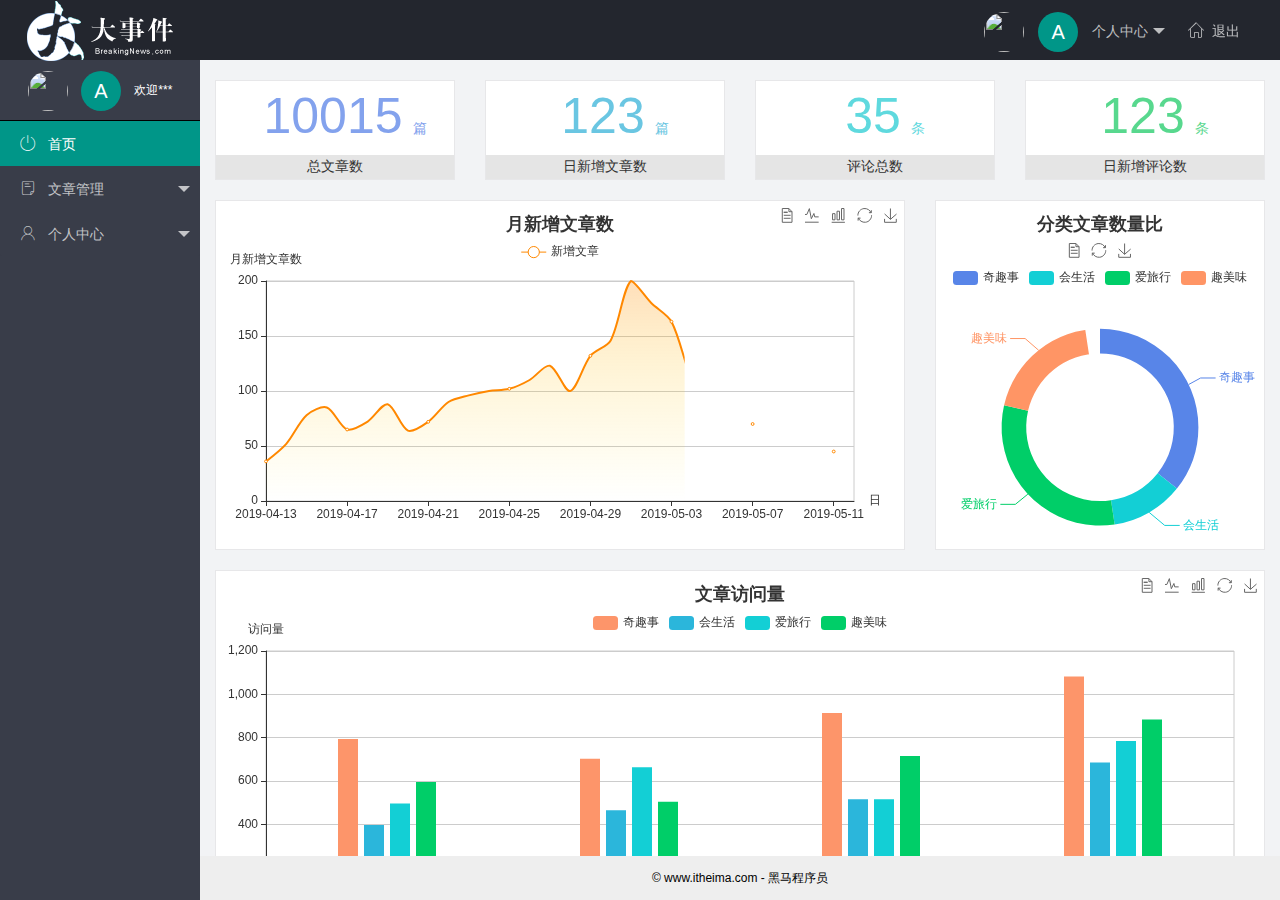
==== commit 990e5ea7: "个人中心完成" ====
--- a/index.html
+++ b/index.html
@@ -25,9 +25,9 @@
                         个人中心
                     </a>
                     <dl class="layui-nav-child">
-                        <dd><a href="">基本资料</a></dd>
-                        <dd><a href="">更换头像</a></dd>
-                        <dd><a href="">重置密码</a></dd>
+                        <dd><a target="fm" href="/user/user_info.html">基本资料</a></dd>
+                        <dd><a target="fm" href="/user/user_avatar.html">更换头像</a></dd>
+                        <dd><a target="fm" href="/user/user_pwd.html">重置密码</a></dd>
                     </dl>
                 </li>
                 <li class="layui-nav-item"><a href="javascript:;" id="btnLogout"><span
@@ -64,9 +64,13 @@
                             <span class="iconfont icon-user"></span>
                             个人中心</a>
                         <dl class="layui-nav-child">
-                            <dd><a href="javascript:;"><i class="layui-icon layui-icon-app"></i> 基本资料</a></dd>
-                            <dd><a href="javascript:;"><i class="layui-icon layui-icon-app"></i> 更换头像</a></dd>
-                            <dd><a href="javascript:;"><i class="layui-icon layui-icon-app"></i> 重置密码</a></dd>
+                            <dd><a href="/user/user_info.html" target="fm"><i class="layui-icon layui-icon-app"></i>
+                                    基本资料</a></dd>
+                            <dd><a target="fm" href="/user/user_avatar.html"><i class="layui-icon layui-icon-app"></i>
+                                    更换头像</a></dd>
+                            <dd><a target="fm" href="/user/user_pwd.html"><i class="layui-icon layui-icon-app"></i>
+                                    重置密码</a>
+                            </dd>
                         </dl>
                     </li>
                 </ul>
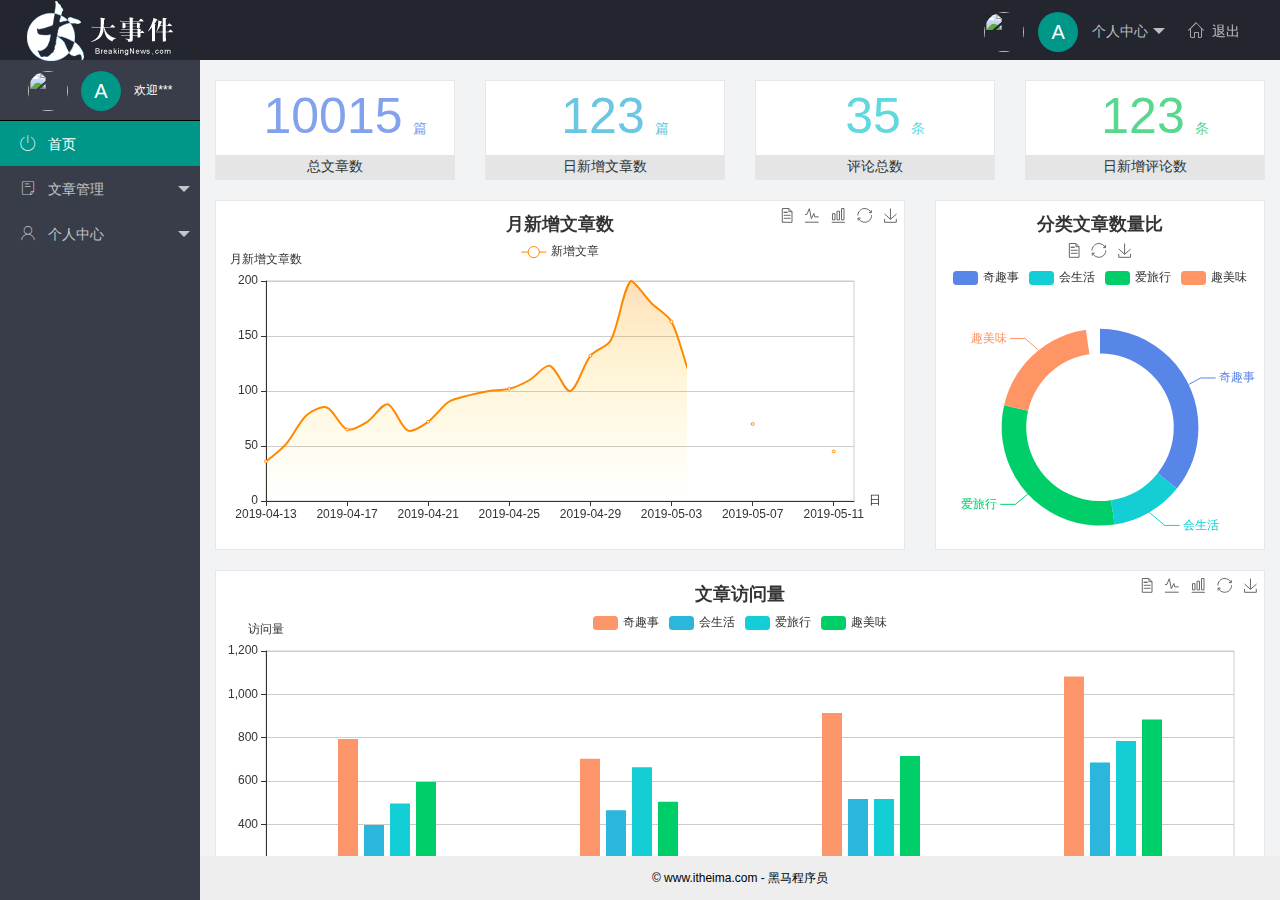
==== commit 2719e7eb: "完成文章模块" ====
--- a/index.html
+++ b/index.html
@@ -54,9 +54,13 @@
                             <span class="iconfont icon-16"></span>
                             文章管理</a>
                         <dl class="layui-nav-child">
-                            <dd><a href="javascript:;"><i class="layui-icon layui-icon-app"></i> 文章类别</a></dd>
-                            <dd><a href="javascript:;"><i class="layui-icon layui-icon-app"></i> 文章列表</a></dd>
-                            <dd><a href="javascript:;"><i class="layui-icon layui-icon-app"></i> 发表文章</a></dd>
+                            <dd><a href="/article/art_cate.html" target="fm"><i class="layui-icon layui-icon-app"></i>
+                                    文章类别</a></dd>
+                            <dd><a id="art_list" href="/article/art_list.html" target="fm"><i
+                                        class="layui-icon layui-icon-app"></i>
+                                    文章列表</a></dd>
+                            <dd><a href="/article/art_pub.html" target="fm"><i class="layui-icon layui-icon-app"></i>
+                                    发表文章</a></dd>
                         </dl>
                     </li>
                     <li class="layui-nav-item">
